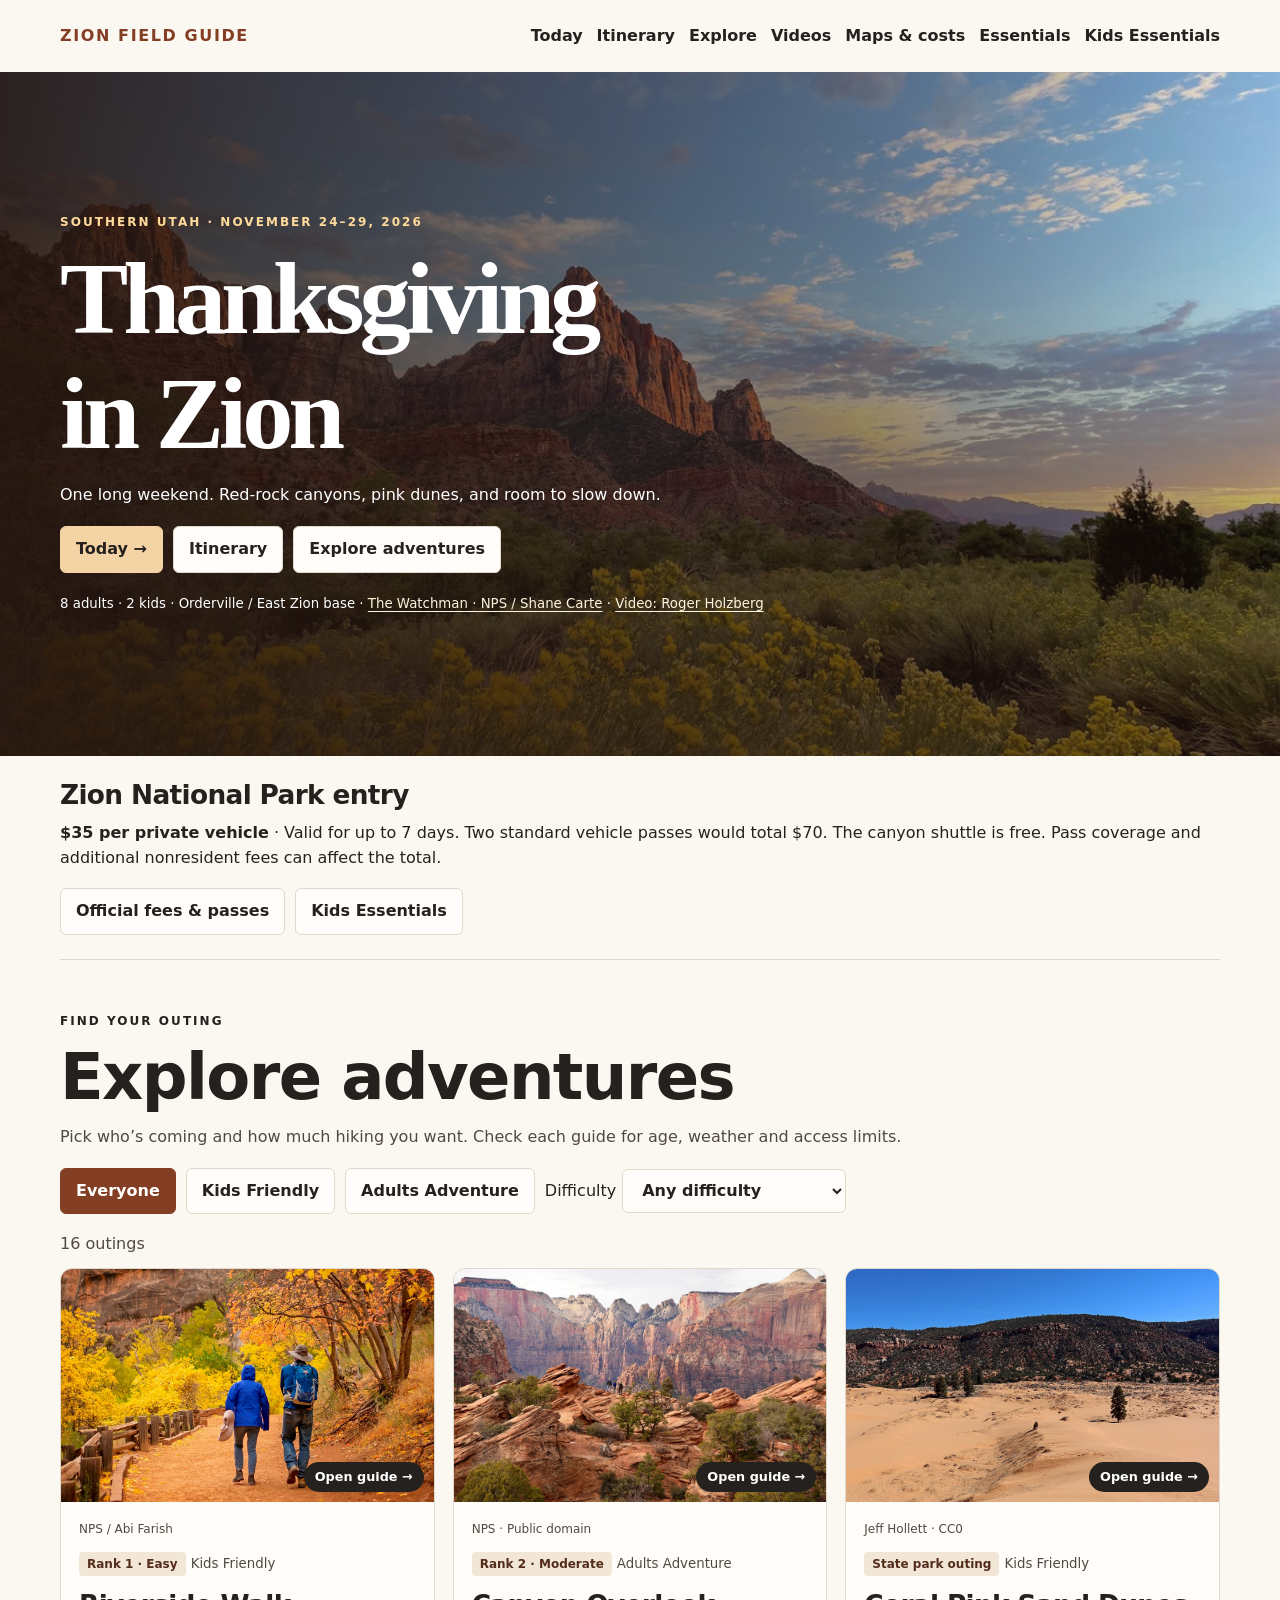
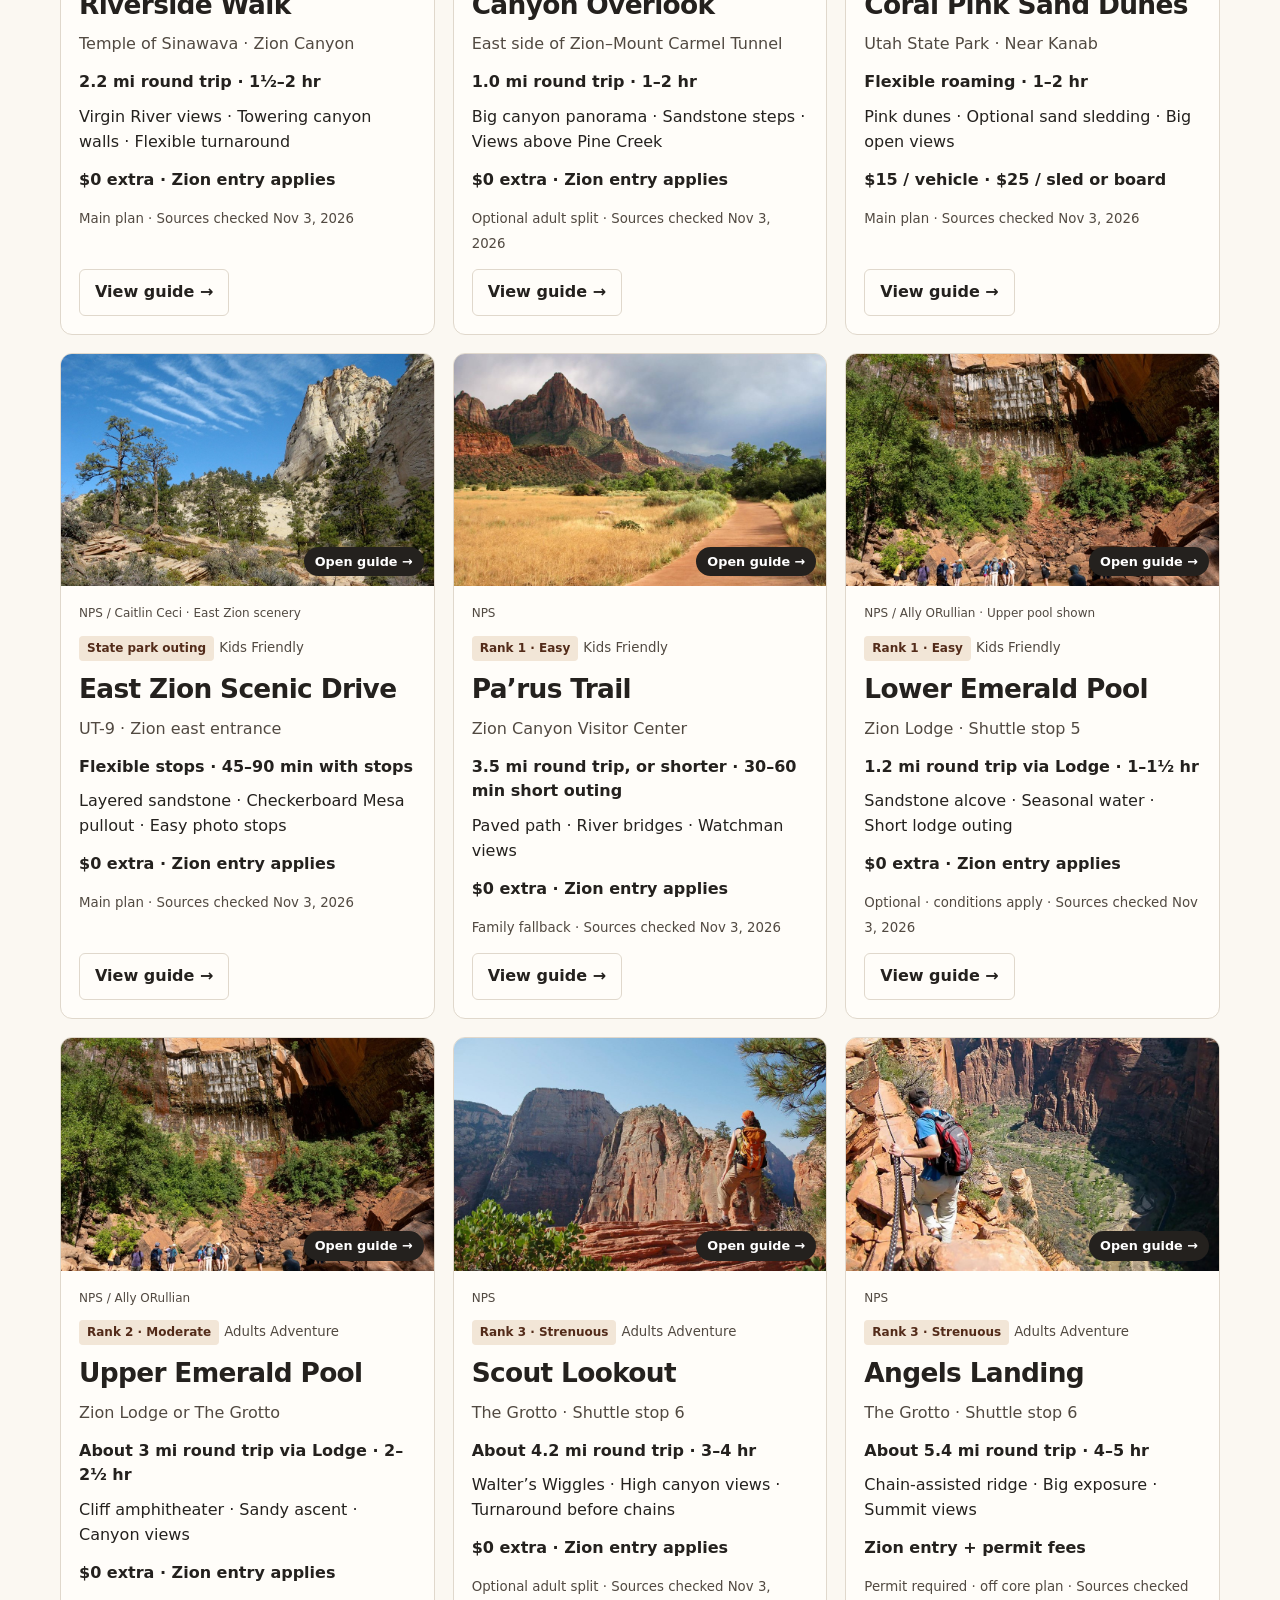
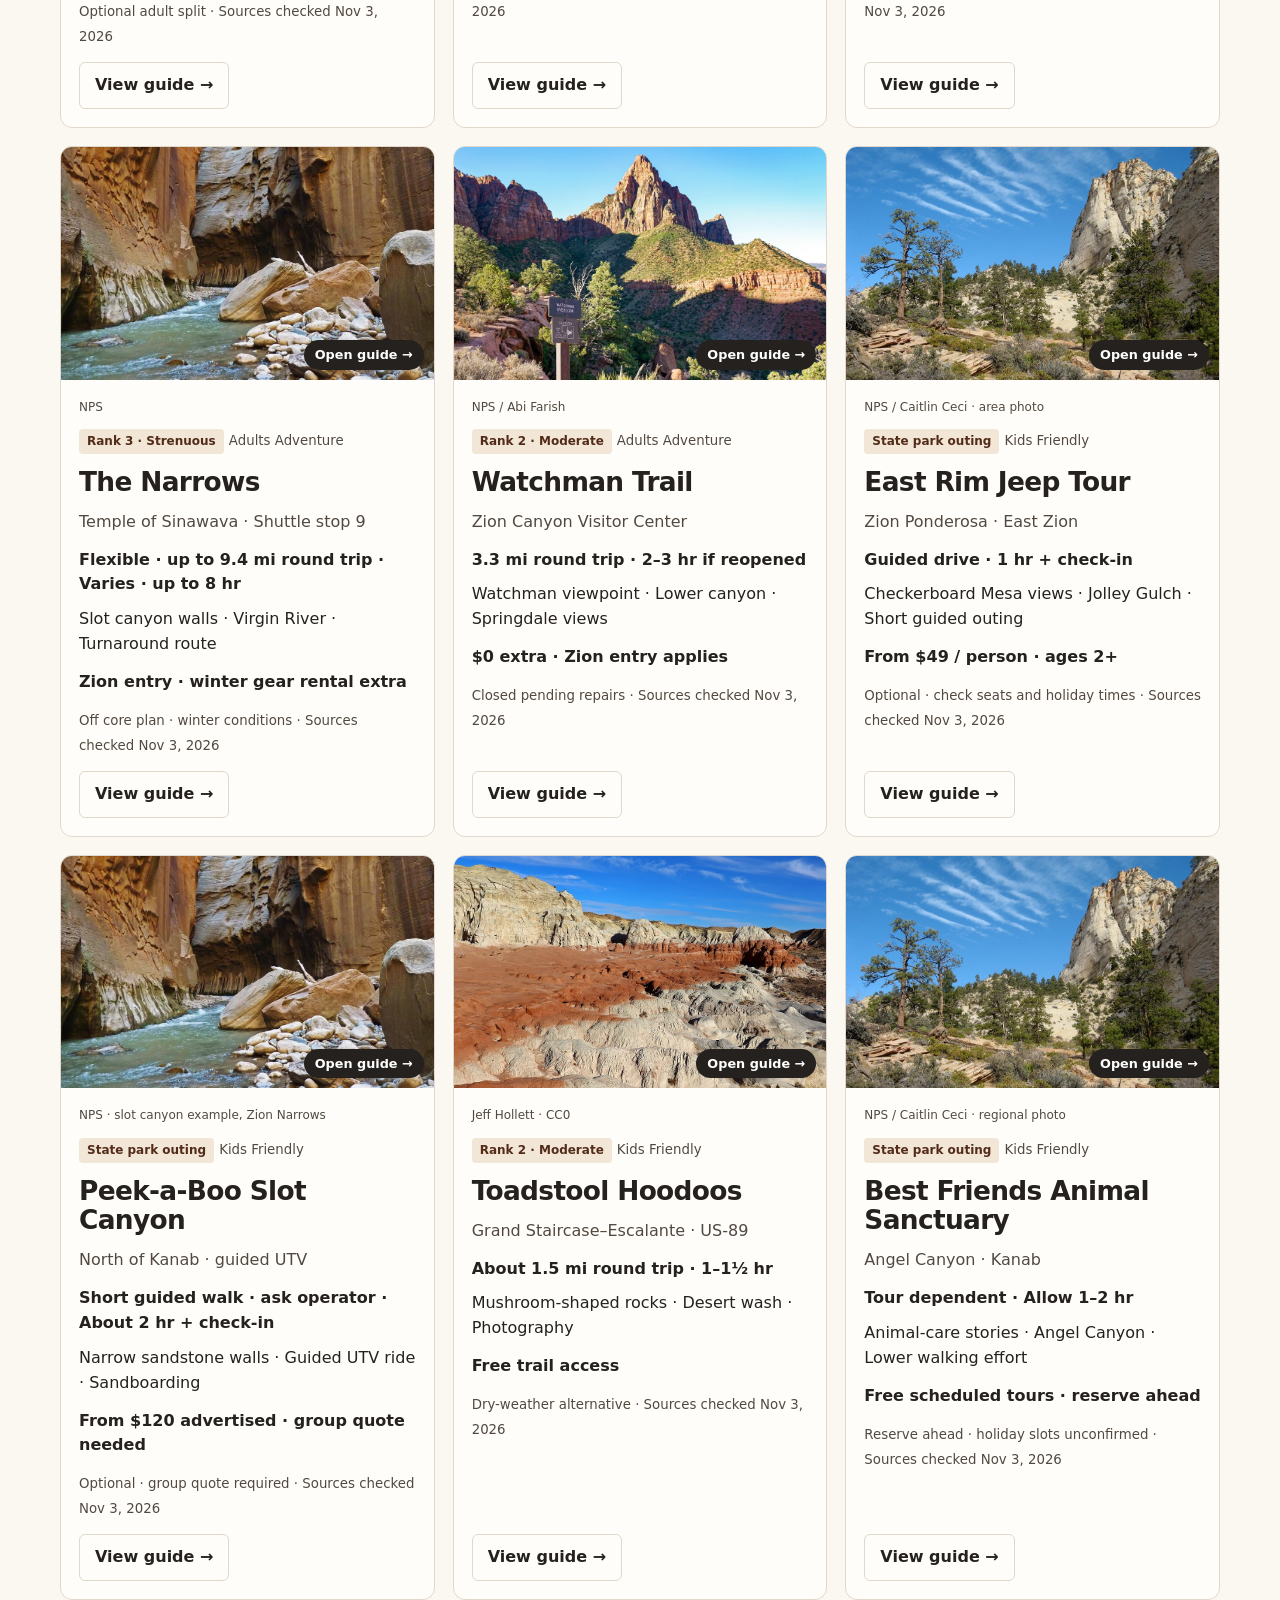
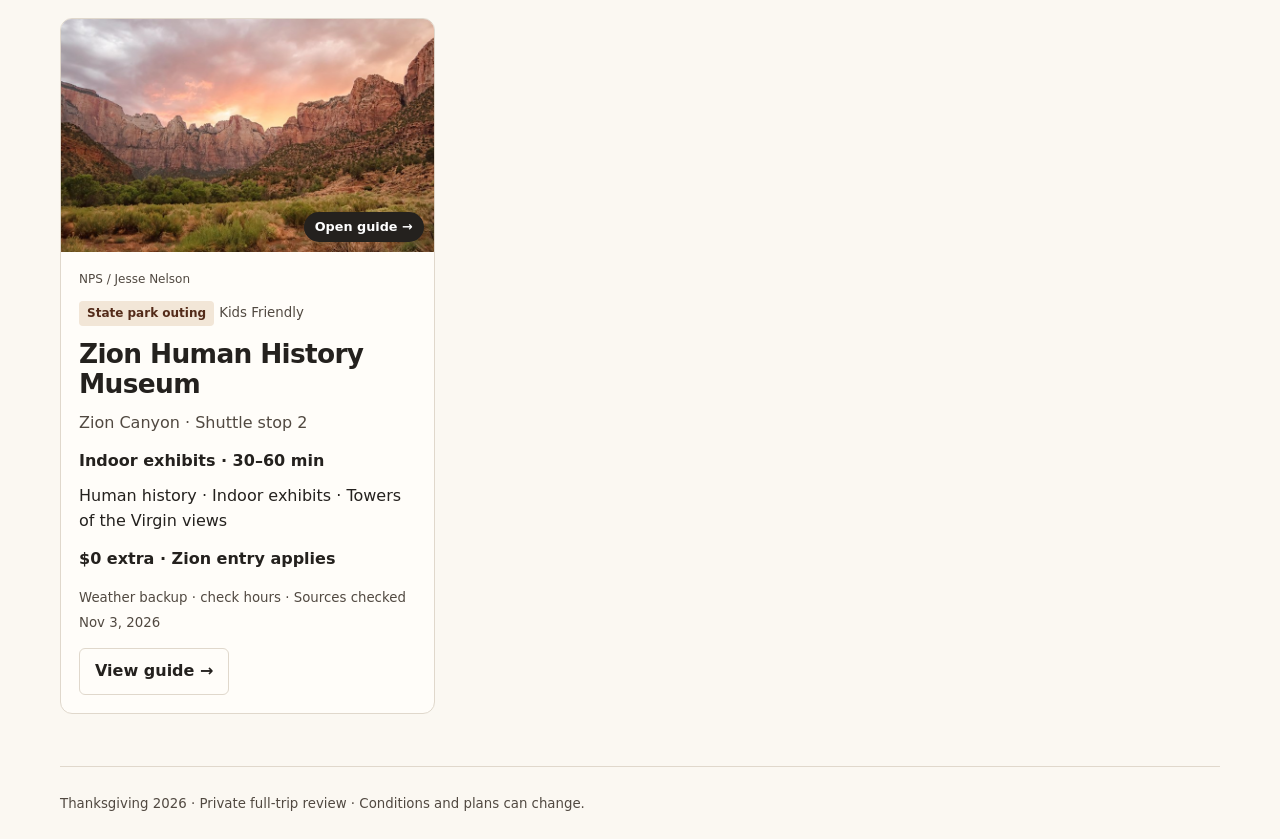
==== index.html @ ecd0af9a "Add approved Zion trip website" ====
<!doctype html>
<html lang="en"><meta charset="utf-8"><meta name="viewport" content="width=device-width,initial-scale=1"><meta name="robots" content="noindex,nofollow">
<title>Zion Thanksgiving 2026</title>
<style>
:root{color-scheme:light;--ink:#322018;--muted:#674c3e;--paper:#faf1e4;--canyon:#743723;--rust:#984124;--line:#e2c8ae}*{box-sizing:border-box}body{margin:0;background:var(--paper);color:var(--ink);font:16px/1.55 system-ui,sans-serif}a{color:inherit}a,button,select{touch-action:manipulation}button,select{font:inherit}a:focus-visible,button:focus-visible,select:focus-visible,h1:focus-visible{outline:3px solid #d1823e;outline-offset:4px}header,.wrap,footer{width:min(1160px,calc(100% - 40px));margin:auto}header{display:flex;align-items:center;justify-content:space-between;gap:8px;flex-wrap:wrap;min-height:72px}nav{display:flex;gap:14px;flex-wrap:wrap}nav a,header>a{padding:10px 0;text-decoration:none;font-weight:700}header>a{letter-spacing:.1em}.hero{position:relative;isolation:isolate;color:white;background:#4c281c;min-height:460px;display:grid;align-items:end;overflow:hidden}.hero>img,.hero:after{position:absolute;inset:0;width:100%;height:100%;object-fit:cover;z-index:-2}.hero:after{content:"";background:linear-gradient(90deg,#25150fea,#25150f6b 68%,#25150f16),linear-gradient(0deg,#25150f8a,transparent 65%);z-index:-1}.hero .wrap{padding:58px 0}.eyebrow{font-size:.75rem;font-weight:800;letter-spacing:.17em;text-transform:uppercase}h1,h2,h3,p{margin:0 0 .7rem}h1,h2,h3{font-family:Georgia,serif;line-height:1.06}h1{font-size:clamp(3rem,8vw,7rem);letter-spacing:-.055em}h2{font-size:clamp(2.25rem,5vw,4rem);letter-spacing:-.04em}h3{font-size:1.65rem}section.wrap{padding:52px 0}.actions,.filters{display:flex;flex-wrap:wrap;gap:10px;margin:18px 0}.button,button,select{min-height:44px;padding:10px 15px;border-radius:6px;border:1px solid var(--line);background:#fffaf2;color:var(--ink);font-weight:700;text-decoration:none;display:inline-flex;align-items:center;cursor:pointer}.primary,button[aria-pressed=true]{background:var(--canyon);color:white;border-color:var(--canyon)}.hero .primary{background:#f8cd80;color:#392214;border-color:#f8cd80}.tag{display:inline-block;background:#f1e1d2;color:#663321;border-radius:4px;padding:3px 8px;font-size:.75rem;font-weight:800}.muted,small{color:var(--muted)}.hero small{color:#fff}.grid{display:grid;grid-template-columns:repeat(3,minmax(0,1fr));gap:18px}.card,.panel{background:#fffaf2;border:1px solid var(--line);border-radius:12px;overflow:hidden}.card{display:flex;flex-direction:column}.card img,.guide img{display:block;width:100%;aspect-ratio:16/10;object-fit:cover;background:#d9bd9e}.card .inside,.panel{padding:18px}.inside{display:flex;flex-direction:column;flex:1}.inside .button{margin-top:auto;align-self:start}.meta{font-weight:700;margin-bottom:8px}.credit{font-size:.76rem}.notice{background:#eee4d5;border-left:4px solid var(--rust);padding:13px 17px;margin:16px 0}.guide{max-width:850px}.guide img{max-height:390px}.guide h1{font-size:clamp(2.7rem,7vw,5rem)}.guide h2{font-size:1.8rem;margin-top:22px}.day{display:grid;grid-template-columns:75px 1fr;gap:14px;border-top:1px solid var(--line);padding:15px 0}.day p{margin:0}.day strong{color:var(--rust)}footer{border-top:1px solid var(--line);padding:24px 0}label{display:inline-flex;align-items:center;gap:6px}.skip{position:absolute;left:-999px}.skip:focus{left:16px;top:8px;z-index:5;background:white;padding:10px}@media(max-width:850px){.grid{grid-template-columns:repeat(2,minmax(0,1fr))}}@media(max-width:590px){.grid{grid-template-columns:1fr}.hero{min-height:390px}.hero .wrap{padding:38px 0}section.wrap{padding:32px 0}header{padding:10px 0}nav{gap:12px;font-size:.93rem}}
header>a{color:var(--canyon)}.hero>img{object-position:64% 53%}.hero-credit{color:#fff5dc;text-underline-offset:3px}.card-photo{display:block;position:relative;overflow:hidden;background:#d5a77c;color:#322018}.card-photo img{transition:transform .22s ease}.card-photo:hover img,.card-photo:focus-visible img{transform:scale(1.035)}.card-photo:focus-visible{outline-offset:-5px;z-index:1}.photo-action{position:absolute;right:10px;bottom:10px;background:#392214;color:#fff5dc;border:1px solid #f0c888;border-radius:20px;padding:5px 11px;font-size:.8rem;font-weight:750}.photo-missing{display:grid;place-items:center;aspect-ratio:16/10;padding:16px 16px 38px;text-align:center}.hero .eyebrow{color:#ffdb9b}@media(max-width:590px){.hero>img{object-position:63% 50%}.hero:after{background:linear-gradient(0deg,#25150ff5,#25150f80 55%,#25150f2a)}}@media(prefers-reduced-motion:reduce){.card-photo img{transition:none}.card-photo:hover img,.card-photo:focus-visible img{transform:none}}
.day{padding:24px 0}.day li{margin-bottom:8px}.guide ol{padding-left:1.35em}@media print{header,footer,.skip,.actions,#print-trip{display:none!important}body{background:white;color:black}section.wrap{padding:0}.day{break-inside:avoid}}

/* Warm paper and charcoal keep the autumn color focused on navigation. */
:root{--ink:#24211e;--muted:#514941;--paper:#fbf8f2;--canyon:#843e24;--rust:#843e24;--line:#e0d8cc}
body{line-height:1.55}
h1,h2,h3{font-family:system-ui,sans-serif;line-height:1.12;letter-spacing:-.025em}
.hero h1{font-family:Georgia,serif;letter-spacing:-.05em}
.guide h1{font-size:clamp(2.25rem,6vw,4rem)}
.card,.panel,.button,button,select{background:#fffdf9}
.primary,button[aria-pressed=true]{background:var(--canyon);color:white}
.hero .primary{background:#f4d4a4;border-color:#f4d4a4;color:#24211e}
.tag{background:#f2e6d7;color:#532b19}
.card-photo,.card img,.guide img{background:#eee7de}
.photo-action{background:#24211e;border:0;color:white}
.photo-missing{font-size:.9rem;text-decoration:none}
.notice{background:#f5ece0}
.card .credit{font-size:.75rem;margin-bottom:10px}
.card .inside{gap:2px}
.card .inside .button{margin-top:auto}
.entry{padding-block:24px!important;border-bottom:1px solid var(--line)}.entry h2{font-size:1.65rem}.entry .actions{margin-bottom:0}.guide-video{margin:24px 0;padding:16px;background:#f5ece0;border-radius:8px}.guide-video iframe{display:block;width:100%;aspect-ratio:16/9;border:0;margin-bottom:12px;background:#24211e}.guide li{margin-bottom:.5rem}.hero{min-height:clamp(480px,76svh,760px)}.hero-motion{position:absolute;inset:0;width:100%;height:100%;object-fit:cover;object-position:58% center;z-index:-2;opacity:0;pointer-events:none;transition:opacity .35s ease}.hero-motion.is-playing{opacity:1}.hero-toggle{display:block;margin-top:14px;background:#281d18;color:white;border-color:#fff9}.hero-toggle[hidden]{display:none}@media(max-width:590px){.hero{min-height:clamp(430px,72svh,620px)}.hero-motion{object-position:62% center}}@media(prefers-reduced-motion:reduce){.hero-motion,.hero-toggle{display:none}}
.trail-video{display:block;width:100%;aspect-ratio:16/9;background:#24211e;border-radius:6px}</style>
<a class="skip" href="#main">Skip to content</a><header><a href="#home">ZION FIELD GUIDE</a><nav aria-label="Main"><a href="#today">Today</a><a href="#itinerary">Itinerary</a><a href="#explore">Explore</a><a href="#videos">Videos</a><a href="#logistics">Maps &amp; costs</a><a href="#essentials">Essentials</a><a href="#kids">Kids Essentials</a></nav></header>
<main id="main" tabindex="-1"></main><footer><small>Thanksgiving 2026 · Private full-trip review · Conditions and plans can change.</small></footer>
<script>
const {activities,days}={"activities":[["riverside-walk","Riverside Walk","Temple of Sinawava · Zion Canyon","family","1","2.2 mi round trip","1½–2 hr","$0 extra · Zion entry applies","Virgin River views|Towering canyon walls|Flexible turnaround","photo-1","Hikers beside autumn foliage on the Riverside Walk","NPS / Abi Farish","https://www.nps.gov/thingstodo/hike-riverside-walk.htm","Zion Canyon Visitor Center, Springdale UT","Start at the visitor center early and ride the free canyon shuttle to stop 9. Use the restrooms before heading out. Follow the paved path beside the Virgin River, then turn back at the pavement’s end or earlier if the kids are ready.","Mostly paved with uneven sections, sand and minor drop-offs. The NPS visitor guide lists about 69 ft of elevation change and 2.2 miles round trip, while the trail page rounds the one-way distance to 1 mile. Allow extra time for shuttle queues.","Bring layers, water, snacks and shoes with grip. A stroller may work on the flatter first stretch if conditions are good. Stay on the path and out of the river. If ice or a closure limits access, try a short Pa’rus outing if clear."],["canyon-overlook","Canyon Overlook","East side of Zion–Mount Carmel Tunnel","adult","2","1.0 mi round trip","1–2 hr","$0 extra · Zion entry applies","Big canyon panorama|Sandstone steps|Views above Pine Creek","photo-2","Three hikers on rock overlooking Zion Canyon","NPS · Public domain","https://www.nps.gov/thingstodo/hike-canyon-overlook.htm","Canyon Overlook Trailhead, Zion National Park","Aim for an early daylight stop if roads and rocks are dry. Use a legal parking space near the east tunnel portal and the pit toilets before starting. Climb the steps, cross the rocky ledges, then return the same way.","About 154 ft of measured gain on the NPS trail page. Narrow rock, stairs and exposed edges make this an adult subgroup pick. Parking is extremely limited. Check tunnel and vehicle restrictions before driving.","Wear grippy shoes and carry layers and water. Skip in ice or if legal parking is full. Swap to a shorter Pa’rus walk if conditions there are good. Keep the cliffside route out of the kids’ plan."],["coral-pink","Coral Pink Sand Dunes","Utah State Park · Near Kanab","family","0","Flexible roaming","1–2 hr","$15 / vehicle · $25 / sled or board","Pink dunes|Optional sand sledding|Big open views","photo-3","Pink sand dunes in southern Utah","Jeff Hollett · CC0","https://stateparks.utah.gov/parks/coral-pink/","Coral Pink Sand Dunes State Park, Kanab UT","Start at the visitor center for restrooms and rental availability. Explore a short section on foot first. If conditions and group energy are good, rent a sit-down sled and pick a gentle slope away from motorized traffic.","Soft sand makes climbs slower. Keep children close and use nonmotorized areas. Park lists daylight opening hours. Rentals are first come, first served, and must be returned 30 minutes before the visitor center closes.","Pack layers, eye protection for wind, and water. If it’s too windy or cold, skip the dunes and switch to a verified Kanab indoor option. Check holiday visitor center hours and rental suitability before driving."]],"days":[["Tue","24","Austin to Las Vegas","Evening flight as reported. Las Vegas overnight plan is open."],["Wed","25","Las Vegas to Orderville","Reported pickup around 3 PM Pacific. Allow time for groceries and the drive after dark. Utah is one hour ahead."],["Thu","26","A slow Thanksgiving","East Zion scenery, an easy family outing if conditions allow, and a relaxed dinner. Canyon Overlook is an optional adult split."],["Fri","27","The big canyon day","Proposed 6:30–7:00 AM Mountain departure. Visitor center → shuttle → Riverside Walk → Zion Lodge break. Pa’rus is the fallback if clear."],["Sat","28","Pink dunes day","Coral Pink Sand Dunes, with time for a single optional paid excursion if the group chooses one."],["Sun","29","Return to Las Vegas","Checkout and head to LAS for the reported ~5 PM Pacific flight. Protect time for rental return, holiday traffic and security."]]};
const [river,overlook,dunes]=activities;
activities.push(...[["east-zion","East Zion Scenic Drive","UT-9 · Zion east entrance","family","0","Flexible stops","45–90 min with stops","$0 extra · Zion entry applies","Layered sandstone|Checkerboard Mesa pullout|Easy photo stops","photo-4","Layered sandstone along Zion’s east side","NPS / Caitlin Ceci · East Zion scenery","https://www.nps.gov/zion/index.htm","Checkerboard Mesa Viewpoint, Utah","Drive UT-9 in daylight and stop at signed pullouts only. Start with Checkerboard Mesa and keep this outing short before dinner.","Stay away from traffic. No restrooms at Checkerboard Mesa. Use facilities before leaving and check NPS tunnel vehicle restrictions plus UDOT.","Bring jackets and snacks. If roads are unsafe, stay near base and keep the holiday meal as the anchor.","Main plan"],["pa-rus","Pa’rus Trail","Zion Canyon Visitor Center","family","1","3.5 mi round trip, or shorter","30–60 min short outing","$0 extra · Zion entry applies","Paved path|River bridges|Watchman views","photo-5","Paved Pa’rus Trail leading toward a sandstone peak","NPS","https://www.nps.gov/thingstodo/hike-pa-rus-trail.htm","Zion Canyon Visitor Center, Springdale UT","Start at the visitor center and walk 15–30 minutes out, then return. Extend only if the group wants more.","Paved shared trail with about 50 ft elevation change per the NPS information guide. Yield to bikes and supervise children near the river. Restrooms at the visitor center.","Bring stroller if useful, layers, and shoes with grip. If icy, substitute a visitor center stop.","Family fallback"],["lower-emerald","Lower Emerald Pool","Zion Lodge · Shuttle stop 5","family","1","1.2 mi round trip via Lodge","1–1½ hr","$0 extra · Zion entry applies","Sandstone alcove|Seasonal water|Short lodge outing","photo-6","Upper Emerald Pools, shown for regional context","NPS / Ally ORullian · Upper pool shown","https://www.nps.gov/zion/planyourvisit/zion-canyon-trail-descriptions.htm","Zion Canyon Visitor Center, Springdale UT","From the Lodge, use the crosswalk and bridge if the route is open. Follow signs to the lower pool and return the same way.","Rough paving, minor drop-offs and potentially slick rock. NPS spring guide lists about 150 ft of elevation change. Restrooms and water at the Lodge. Supervise children closely.","Skip if icy, wet underfoot, or access changes. Use Pa’rus instead. Stay out of the pools.","Optional · conditions apply"],["upper-emerald","Upper Emerald Pool","Zion Lodge or The Grotto","adult","2","About 3 mi round trip via Lodge","2–2½ hr","$0 extra · Zion entry applies","Cliff amphitheater|Sandy ascent|Canyon views","photo-6","Visitors near Upper Emerald Pool and its sandstone cliff","NPS / Ally ORullian","https://www.nps.gov/thingstodo/hike-upper-emerald-pools.htm","Zion Canyon Visitor Center, Springdale UT","Start from the Lodge if access permits and follow the signed connections. The Grotto approach via Kayenta changes the distance.","Rock, sand, stairs and exposure. NPS mileage varies with the approach and whether the connector is included. Restrooms at the Lodge.","Use grippy shoes and skip exposed or icy sections. Choose Lower Emerald Pool or Pa’rus as conditions allow.","Optional adult split"],["scout-lookout","Scout Lookout","The Grotto · Shuttle stop 6","adult","3","About 4.2 mi round trip","3–4 hr","$0 extra · Zion entry applies","Walter’s Wiggles|High canyon views|Turnaround before chains","photo-7","Hiker on Scout Lookout facing Angels Landing","NPS","https://www.nps.gov/thingstodo/hike-to-scout-lookout.htm","Zion Canyon Visitor Center, Springdale UT","Ride to The Grotto and hike West Rim Trail to Scout Lookout. Turn around at the junction before the chains.","Roughly 1,000 ft elevation change, steep switchbacks and long drop-offs. Use restrooms at The Grotto before setting out. No Angels Landing permit needed to stop at Scout Lookout.","Bring layers, water and traction appropriate to conditions. Skip if icy or if a late start would threaten the shuttle return.","Optional adult split"],["angels-landing","Angels Landing","The Grotto · Shuttle stop 6","adult","3","About 5.4 mi round trip","4–5 hr","Zion entry + permit fees","Chain-assisted ridge|Big exposure|Summit views","photo-8","Hiker holding the chains on Angels Landing","NPS","https://www.nps.gov/zion/planyourvisit/angels-landing-hiking-permits.htm","Zion Canyon Visitor Center, Springdale UT","Start at The Grotto, climb to Scout Lookout, and continue onto the chain section only with a valid permit and suitable conditions.","Steep exposed cliffs and narrow rock. NPS lists a $6 application fee plus $3 per person if awarded. Use restrooms at The Grotto before departure.","Skip for any ice, strong wind, discomfort with exposure, or missing permit. Scout Lookout is an option only if its own conditions are suitable.","Permit required · off core plan"],["narrows","The Narrows","Temple of Sinawava · Shuttle stop 9","adult","3","Flexible · up to 9.4 mi round trip","Varies · up to 8 hr","Zion entry · winter gear rental extra","Slot canyon walls|Virgin River|Turnaround route","photo-9","Virgin River framed by red sandstone in the Narrows","NPS","https://www.nps.gov/zion/planyourvisit/thenarrows.htm","Zion Canyon Visitor Center, Springdale UT","Ride to stop 9 and follow Riverside Walk to the end. The route beyond enters the river. Treat the paved approach as the default outing.","Cold moving water, slippery rocks, flash-flood potential and cyanobacteria alerts. No permit for the usual bottom-up day route within the permitted day-hike limit. Restrooms at stop 9.","Choose the river route only with suitable winter equipment, current official clearance and experienced adults. Otherwise turn around at the pavement.","Off core plan · winter conditions"],["watchman","Watchman Trail","Zion Canyon Visitor Center","adult","2","3.3 mi round trip","2–3 hr if reopened","$0 extra · Zion entry applies","Watchman viewpoint|Lower canyon|Springdale views","photo-10","View toward the Watchman from the trail overlook","NPS / Abi Farish","https://www.nps.gov/thingstodo/hike-watchman-trail.htm","Zion Canyon Visitor Center, Springdale UT","NPS lists this trail closed pending repairs. Use Pa’rus for Watchman views instead.","The normal route is unpaved and has minor drop-offs. Current closure applies to the trail. The public visitor center is a separate destination.","Recheck the NPS alert for any reopening before planning the hike.","Closed pending repairs"],["east-rim-jeep","East Rim Jeep Tour","Zion Ponderosa · East Zion","family","0","Guided drive","1 hr + check-in","From $49 / person · ages 2+","Checkerboard Mesa views|Jolley Gulch|Short guided outing","photo-4","East Zion sandstone landscape, shown for regional context","NPS / Caitlin Ceci · area photo","https://eastzionadventures.com/jeep-tours/","Zion Ponderosa Ranch Resort, Utah","Confirm the East Rim product, meeting point, check-in time and group capacity with the operator before booking.","Published minimum age is 2. Confirm actual ages, approved restraints, split across vehicles and checkout total. This is a bumpy guided ride.","Bring layers and confirm the weather cancellation policy. Swap to the East Zion scenic drive if the tour cannot fit the group.","Optional · check seats and holiday times"],["peekaboo","Peek-a-Boo Slot Canyon","North of Kanab · guided UTV","family","0","Short guided walk · ask operator","About 2 hr + check-in","From $120 advertised · group quote needed","Narrow sandstone walls|Guided UTV ride|Sandboarding","photo-9","The Zion Narrows, shown as a slot canyon example","NPS · slot canyon example, Zion Narrows","https://razorsedgetours.com/peekaboo-slot-canyon-utv-tours","Peek-a-Boo Trailhead, Kanab UT","Use the operator’s meeting instructions. The guide drives across sand to the slot canyon. Plan this as the day’s main paid outing.","Razor’s Edge publishes ages 2+ and up to eight seats per UTV. Ten guests require at least two vehicles if all are eligible. Confirm child seats, restrooms, mileage and total price.","Confirm weather policy and flash-flood screening. Keep dunes or a dry-weather Toadstools walk as an alternative.","Optional · group quote required"],["toadstools","Toadstool Hoodoos","Grand Staircase–Escalante · US-89","family","2","About 1.5 mi round trip","1–1½ hr","Free trail access","Mushroom-shaped rocks|Desert wash|Photography","photo-11","Balanced Toadstool Hoodoos in southern Utah","Jeff Hollett · CC0","https://www.visitutah.com/places-to-go/parks-outdoors/grand-staircase-escalante/hiking/the-toadstools","Toadstool Hoodoos Trailhead, Utah","Start at the signed US-89 trailhead. Follow the wash to the main formations and return the same way.","Easy to moderate per Visit Utah. The site uses Rank 2 for the uneven wash and loose ground with small kids. Use restrooms before the trailhead. Keep off fragile rock.","Choose a dry day and carry water. Skip in wet weather or if a longer drive would cut into rest time.","Dry-weather alternative"],["best-friends","Best Friends Animal Sanctuary","Angel Canyon · Kanab","family","0","Tour dependent","Allow 1–2 hr","Free scheduled tours · reserve ahead","Animal-care stories|Angel Canyon|Lower walking effort","photo-4","Southern Utah sandstone landscape used as a regional illustration","NPS / Caitlin Ceci · regional photo","https://bestfriends.org/sanctuary/visit/tours-activities","Best Friends Animal Sanctuary Welcome Center, Kanab UT","Reserve an appropriate family tour and start at the Welcome Center. Ask which tour works for both children and ten guests.","The sanctuary lists daily general hours except Christmas, but specific tour times and holiday seats need confirmation. Walk-ins are excluded from animal care areas.","Pack layers and check the booked tour’s accessibility and age guidance. Use the Welcome Center as a possible shorter stop if open.","Reserve ahead · holiday slots unconfirmed"],["zion-museum","Zion Human History Museum","Zion Canyon · Shuttle stop 2","family","0","Indoor exhibits","30–60 min","$0 extra · Zion entry applies","Human history|Indoor exhibits|Towers of the Virgin views","photo-12","The Towers of the Virgin visible from the museum","NPS / Jesse Nelson","https://www.nps.gov/places/zion-human-history-museum.htm","Zion Human History Museum, Springdale UT","Check current opening hours before setting out. Stop for exhibits and take in the Towers of the Virgin from the patio if weather is good.","Seasonal indoor option with accessible facilities. Exact holiday opening needs a date-specific check. It works best as a canyon-day backup.","If closed, use the visitor center during its posted hours or take a relaxed meal break.","Weather backup · check hours"]]);
const plans=[{"time":"Evening · Central → Pacific","title":"Fly Austin to Las Vegas","steps":["Allow time for airport arrival in Austin, then collect baggage in Las Vegas.","Keep the evening simple: food, transfer to overnight lodging, and rest."],"fallback":"Las Vegas overnight arrangements and arrival time are still open.","ids":[]},{"time":"Around 3 PM Pacific · reported","title":"Rental pickup and the drive to Orderville","steps":["Pick up rental vehicles, fit child seats, and confirm vehicle dimensions before choosing a Zion tunnel route.","Buy groceries and Thanksgiving essentials before the long drive. Build in a meal and restroom stop.","Switch to Mountain Time when planning arrival. Expect some driving after dark and check UDOT before leaving."],"fallback":"If roads or tunnel access are problematic, use the official road guidance to choose the route before departure.","ids":[]},{"time":"Late morning to early afternoon · Mountain","title":"Thanksgiving in East Zion","steps":["Keep the morning slow. Drive UT-9 in daylight and stop at safe signed pullouts near Checkerboard Mesa.","An adult subgroup can try Canyon Overlook if dry and parking is available. The family group can do scenic stops or a short Pa’rus outing if everyone wants the extra drive.","Return with enough time for dinner preparation and children’s rest. Dinner at the rental is proposed."],"fallback":"If roads are slick or the group wants less driving, keep the holiday meal as the day’s anchor.","ids":["east-zion","canyon-overlook","pa-rus"]},{"time":"6:30–7 AM proposed departure · Mountain","title":"Zion Canyon shuttle and Riverside Walk","steps":["Meet at Zion Canyon Visitor Center. Use restrooms, check current alerts, and board the canyon shuttle to stop 9.","Walk Riverside at the children’s pace. Ride back to Zion Lodge for lunch and restrooms. Add Lower Emerald Pool only if the route and footing are good.","Optional adult split: choose Upper Emerald Pool or Scout Lookout. Agree on a reunion point and time before splitting. Head back well before the last shuttle."],"fallback":"Shorten Riverside or switch to Pa’rus. The Human History Museum is an indoor backup if open.","ids":["riverside-walk","lower-emerald","upper-emerald","scout-lookout","pa-rus","zion-museum"]},{"time":"Mid-morning start · Mountain","title":"Dunes or one guided adventure","steps":["Start with Coral Pink Sand Dunes if the weather is good. Check in at the visitor center for restrooms and sled availability.","If the group wants a paid excursion, pick East Rim Jeep or Peek-a-Boo and confirm child seats and capacity in advance. Let the booked time drive the day.","Allow a lunch and rest break. Best Friends is a reservation-based alternative. Toadstools works on a dry day if the group wants a longer drive."],"fallback":"High winds favor a shorter or sheltered stop. Check Best Friends tour space before relying on it.","ids":["coral-pink","east-rim-jeep","peekaboo","best-friends","toadstools"]},{"time":"Morning departure · Mountain → Pacific","title":"Checkout and return to Las Vegas","steps":["Pack the night before, check out, and leave in the morning. Utah is one hour ahead of Nevada.","Keep the day for the drive, a fuel and restroom stop, rental return and airport security. Check road and holiday traffic before departure.","Plan around the reported ~5 PM Pacific flight. Final departure time depends on the confirmed flight and rental return requirements."],"fallback":"Skip optional stops if the drive or rental return runs long.","ids":[]}];
const status=a=>a[17]||({"riverside-walk":"Main plan","canyon-overlook":"Optional adult split","coral-pink":"Main plan"})[a[0]];
const heroPhoto="photo-0";
const conditions="https://www.nps.gov/zion/planyourvisit/conditions.htm";
const shuttle="https://www.nps.gov/zion/planyourvisit/zion-canyon-shuttle-system.htm";
const fees="https://www.nps.gov/zion/planyourvisit/fees.htm";
const duneFees="https://stateparks.utah.gov/parks/coral-pink/park-fees/";
const rentals="https://stateparks.utah.gov/parks/coral-pink/coral-pink-rentals-food/";
const npsGuide="https://www.nps.gov/zion/planyourvisit/upload/25Summer-InfoGuide.pdf";
const paRus="https://www.nps.gov/zion/planyourvisit/zion-canyon-trail-descriptions.htm";
const photoFiles={"photo-0":"[data-uri]","photo-1":"[data-uri]","photo-2":"[data-uri]","photo-3":"[data-uri]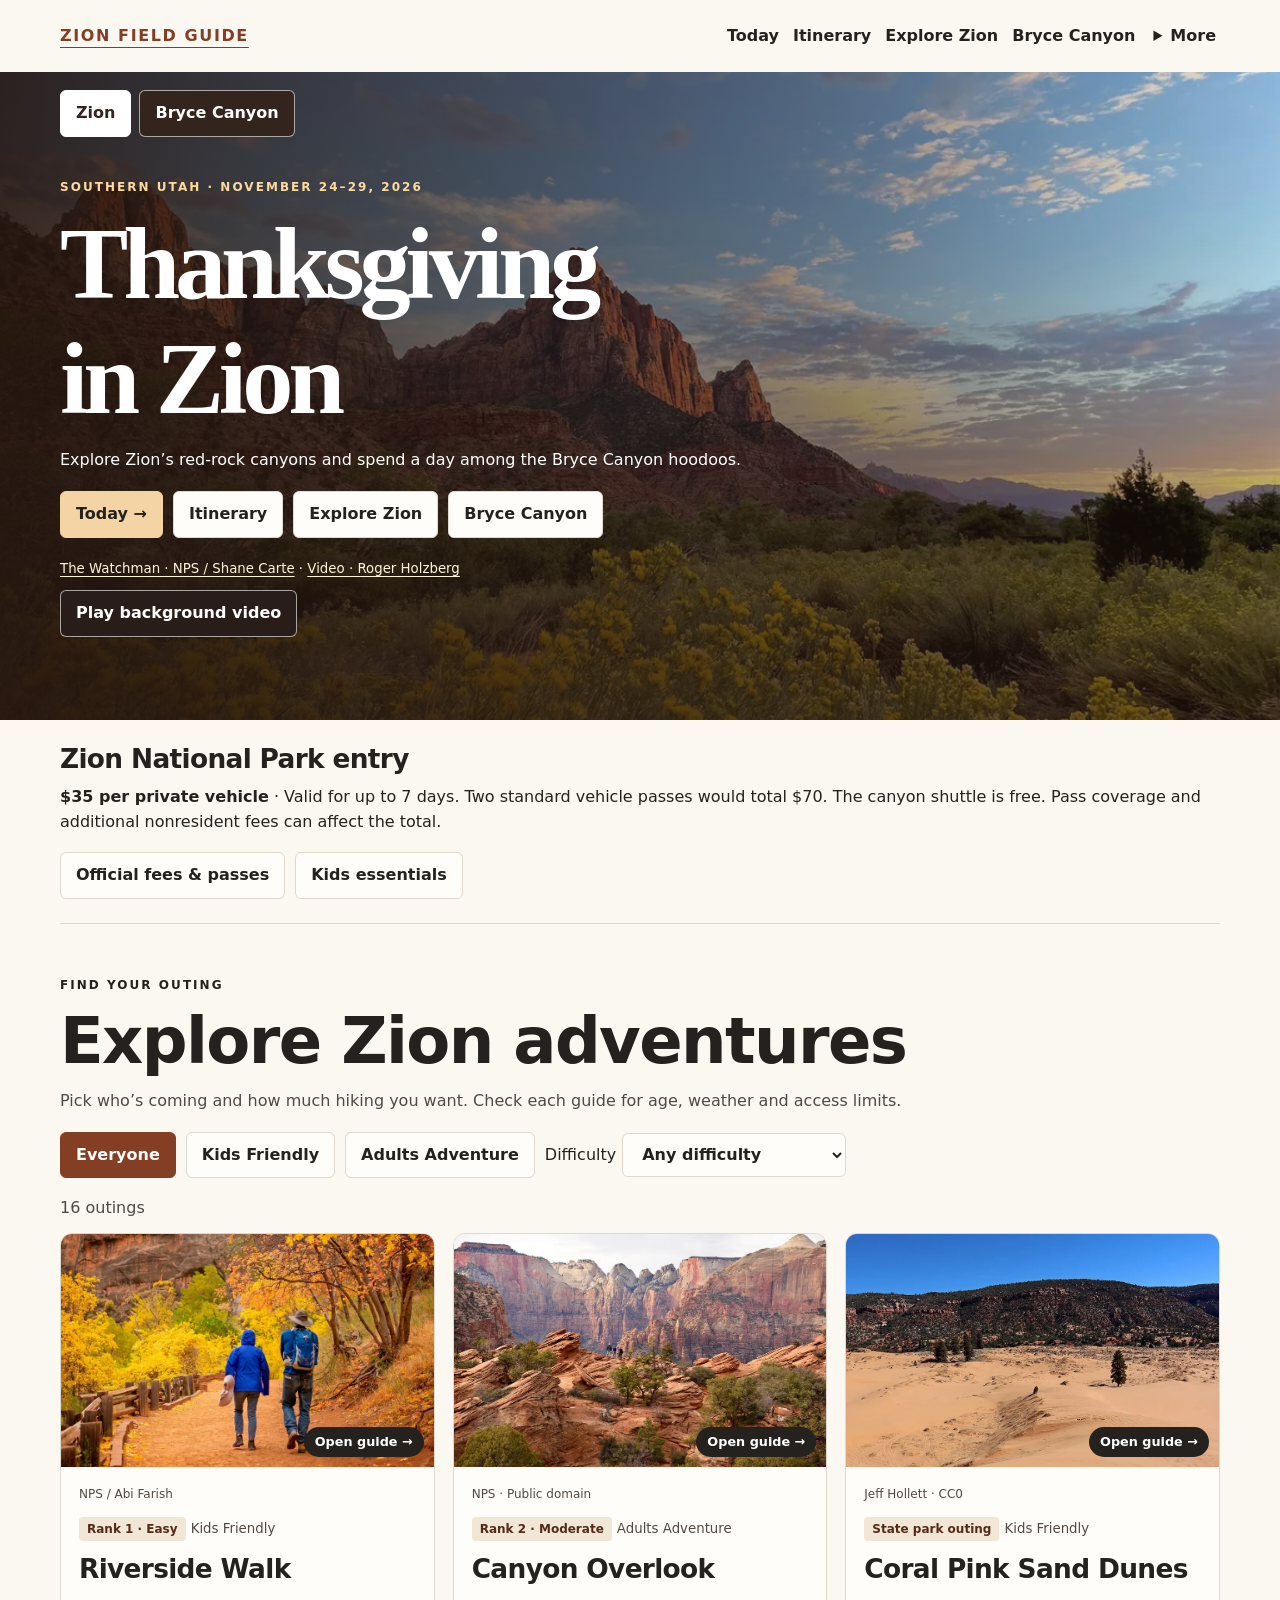
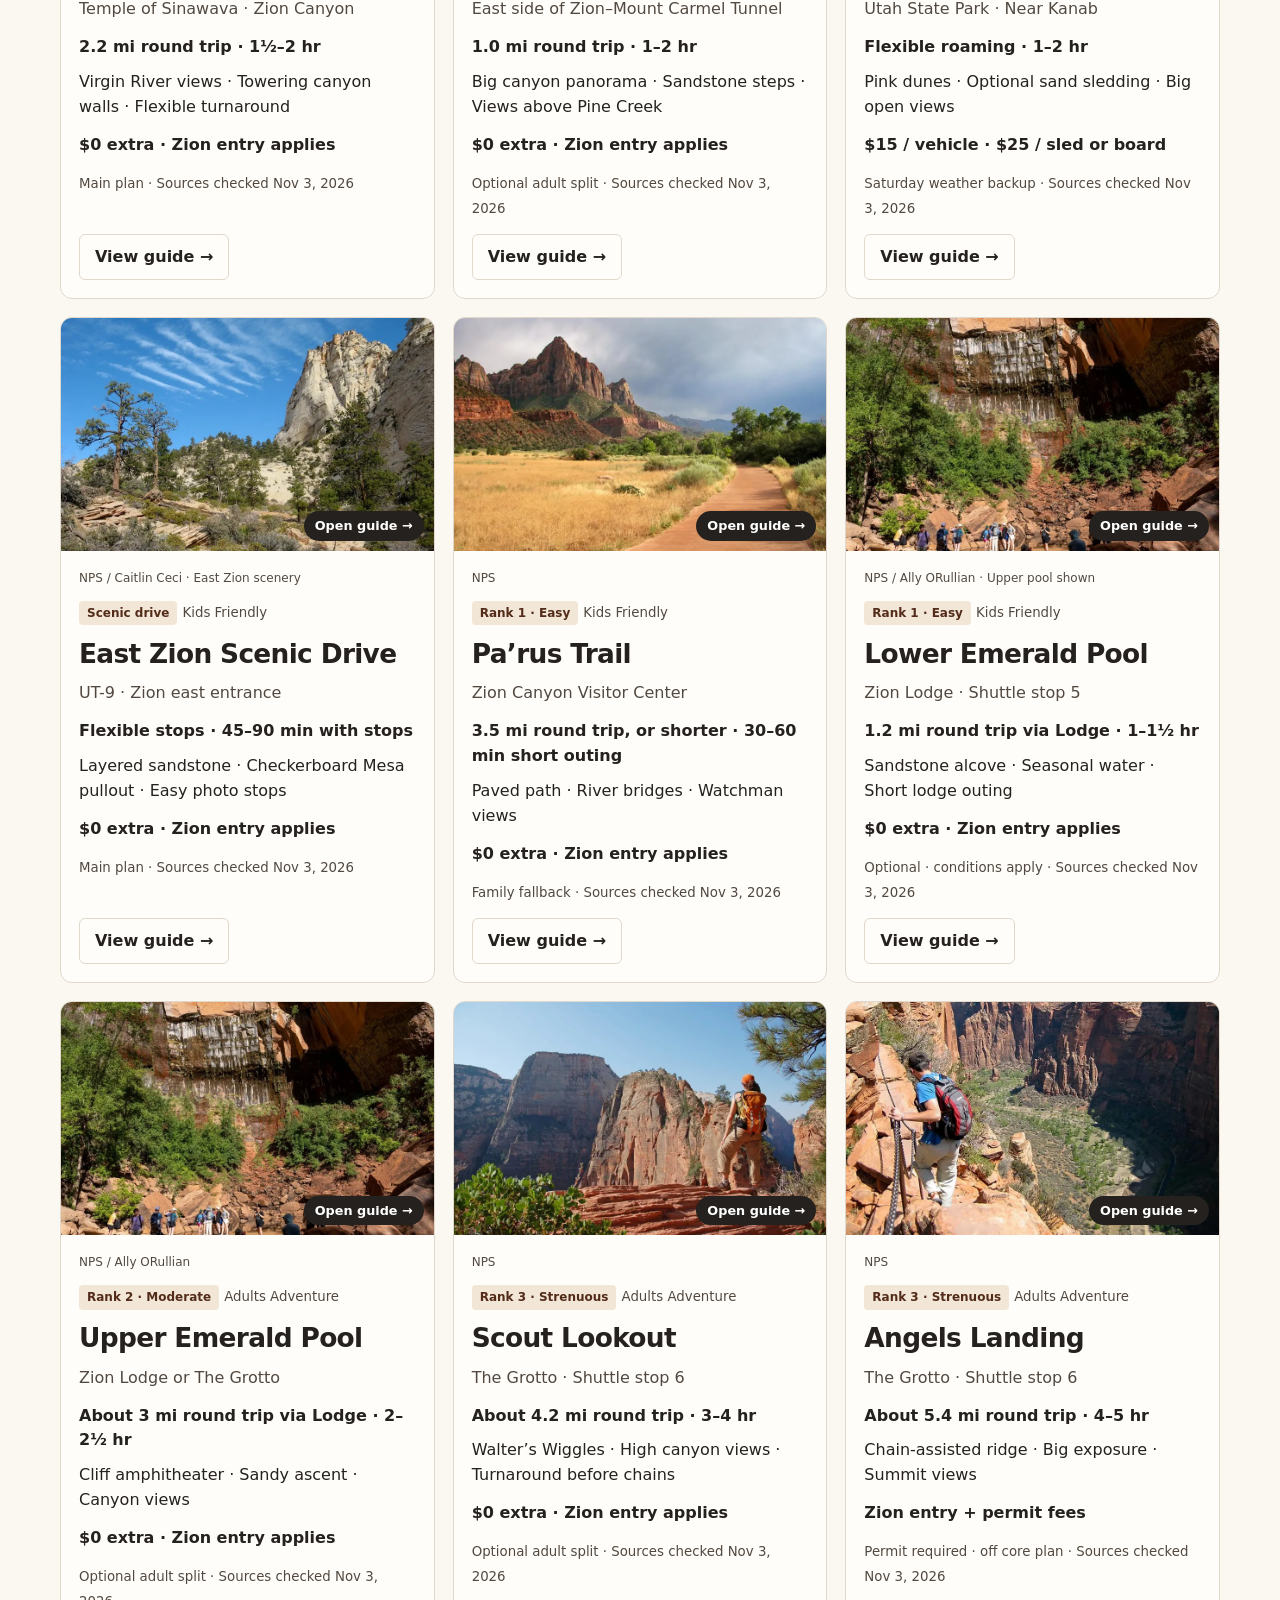
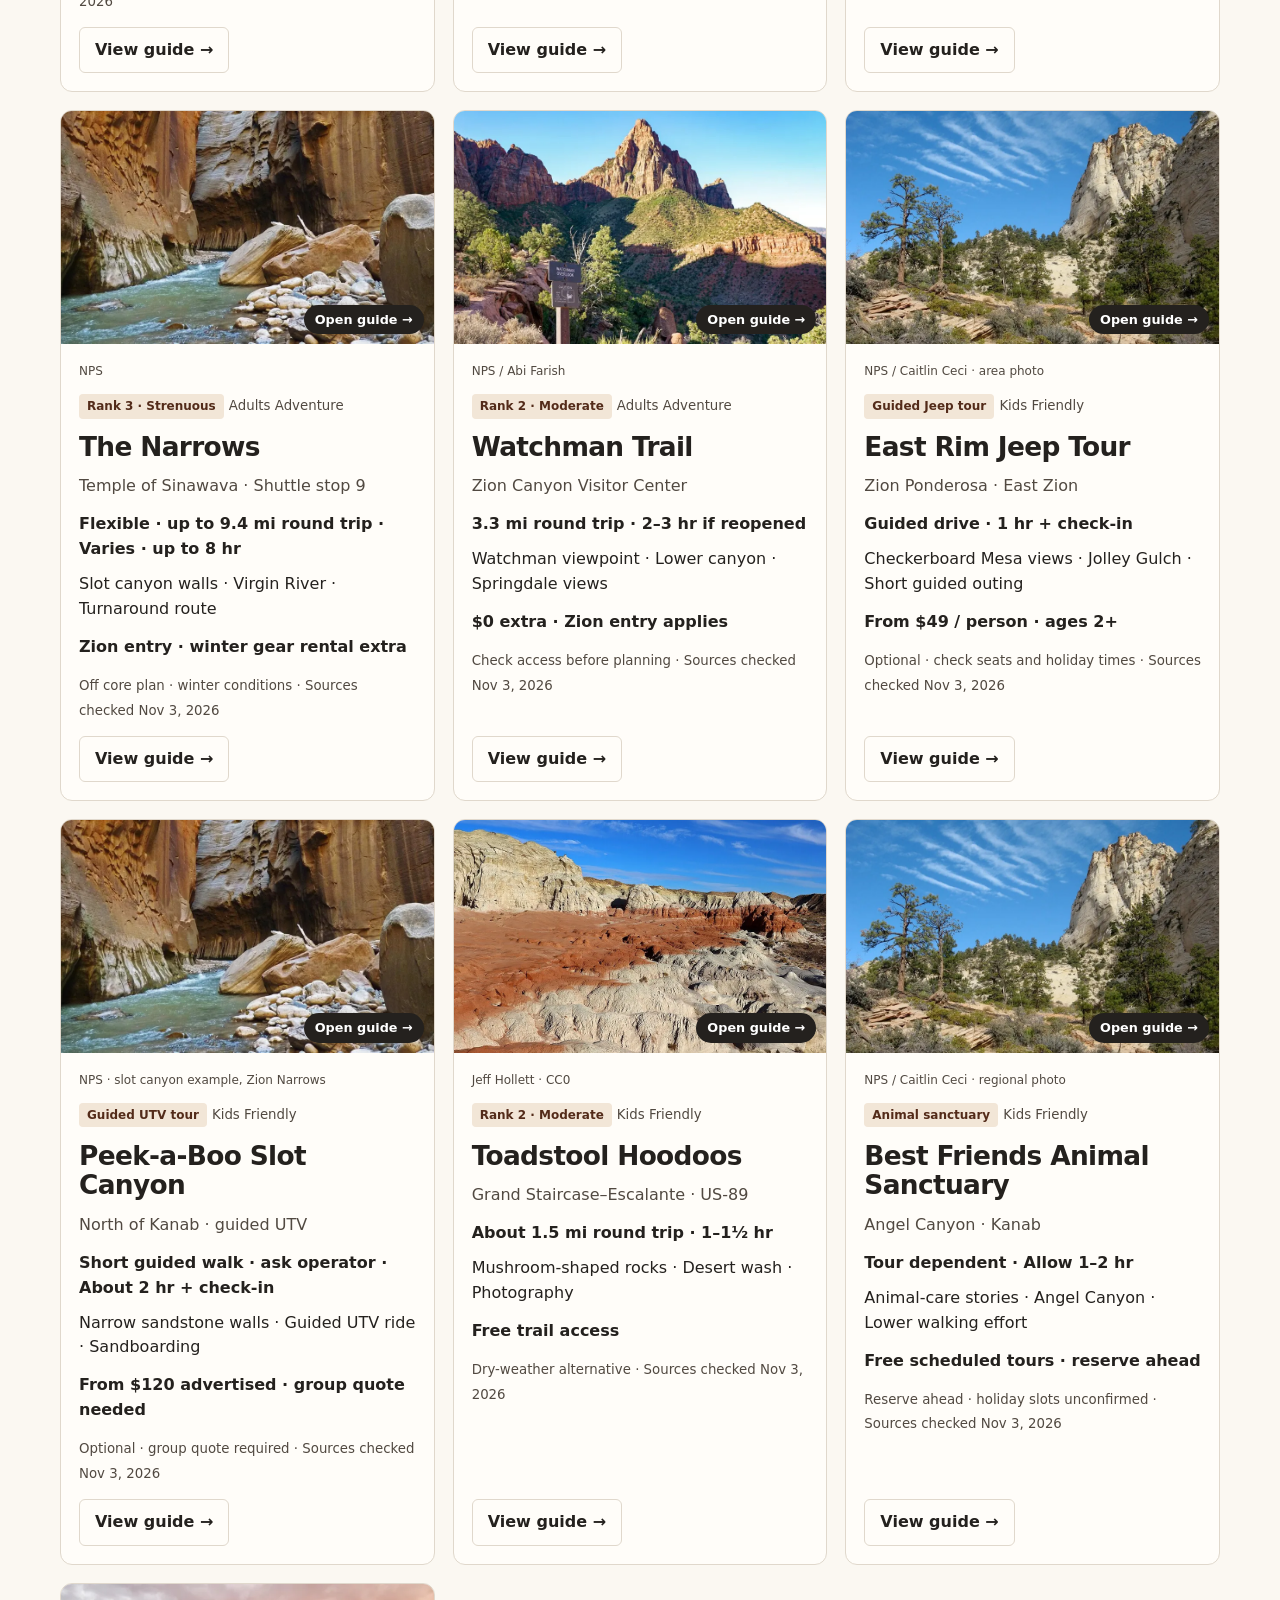
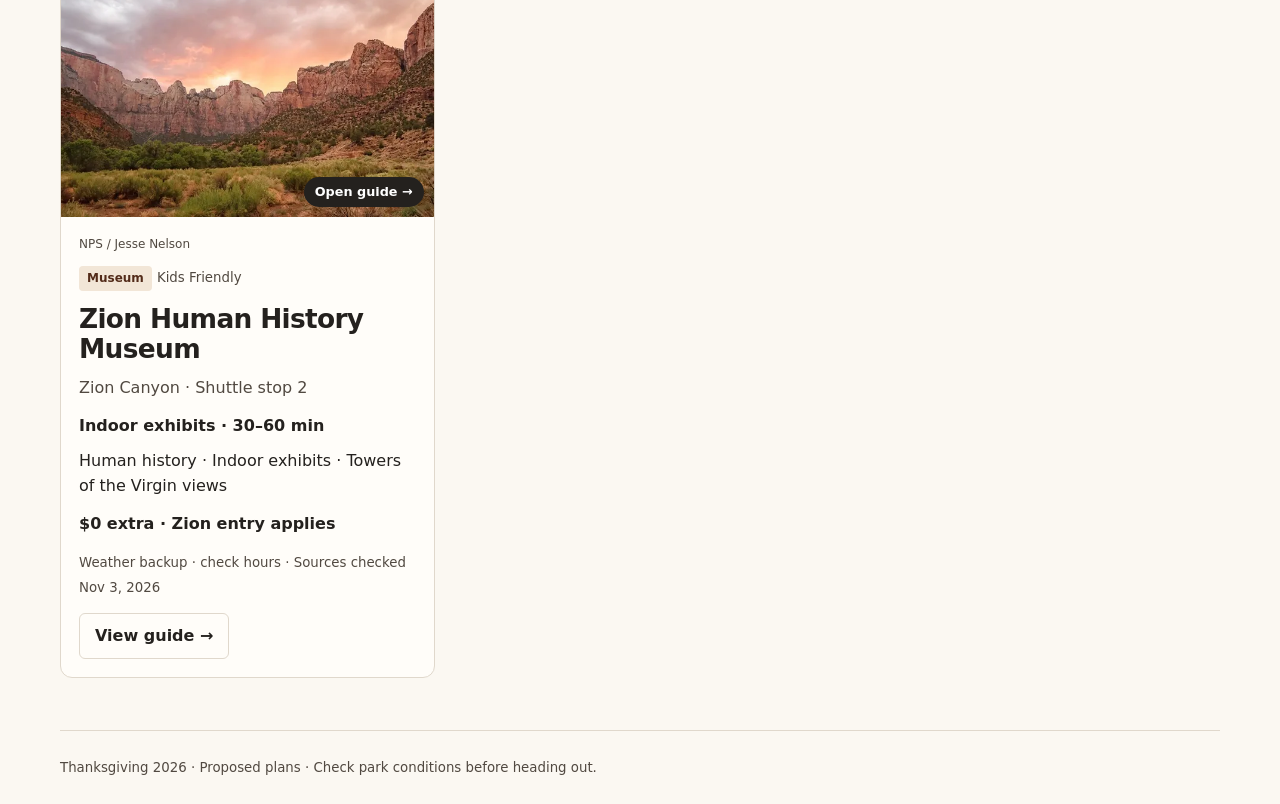
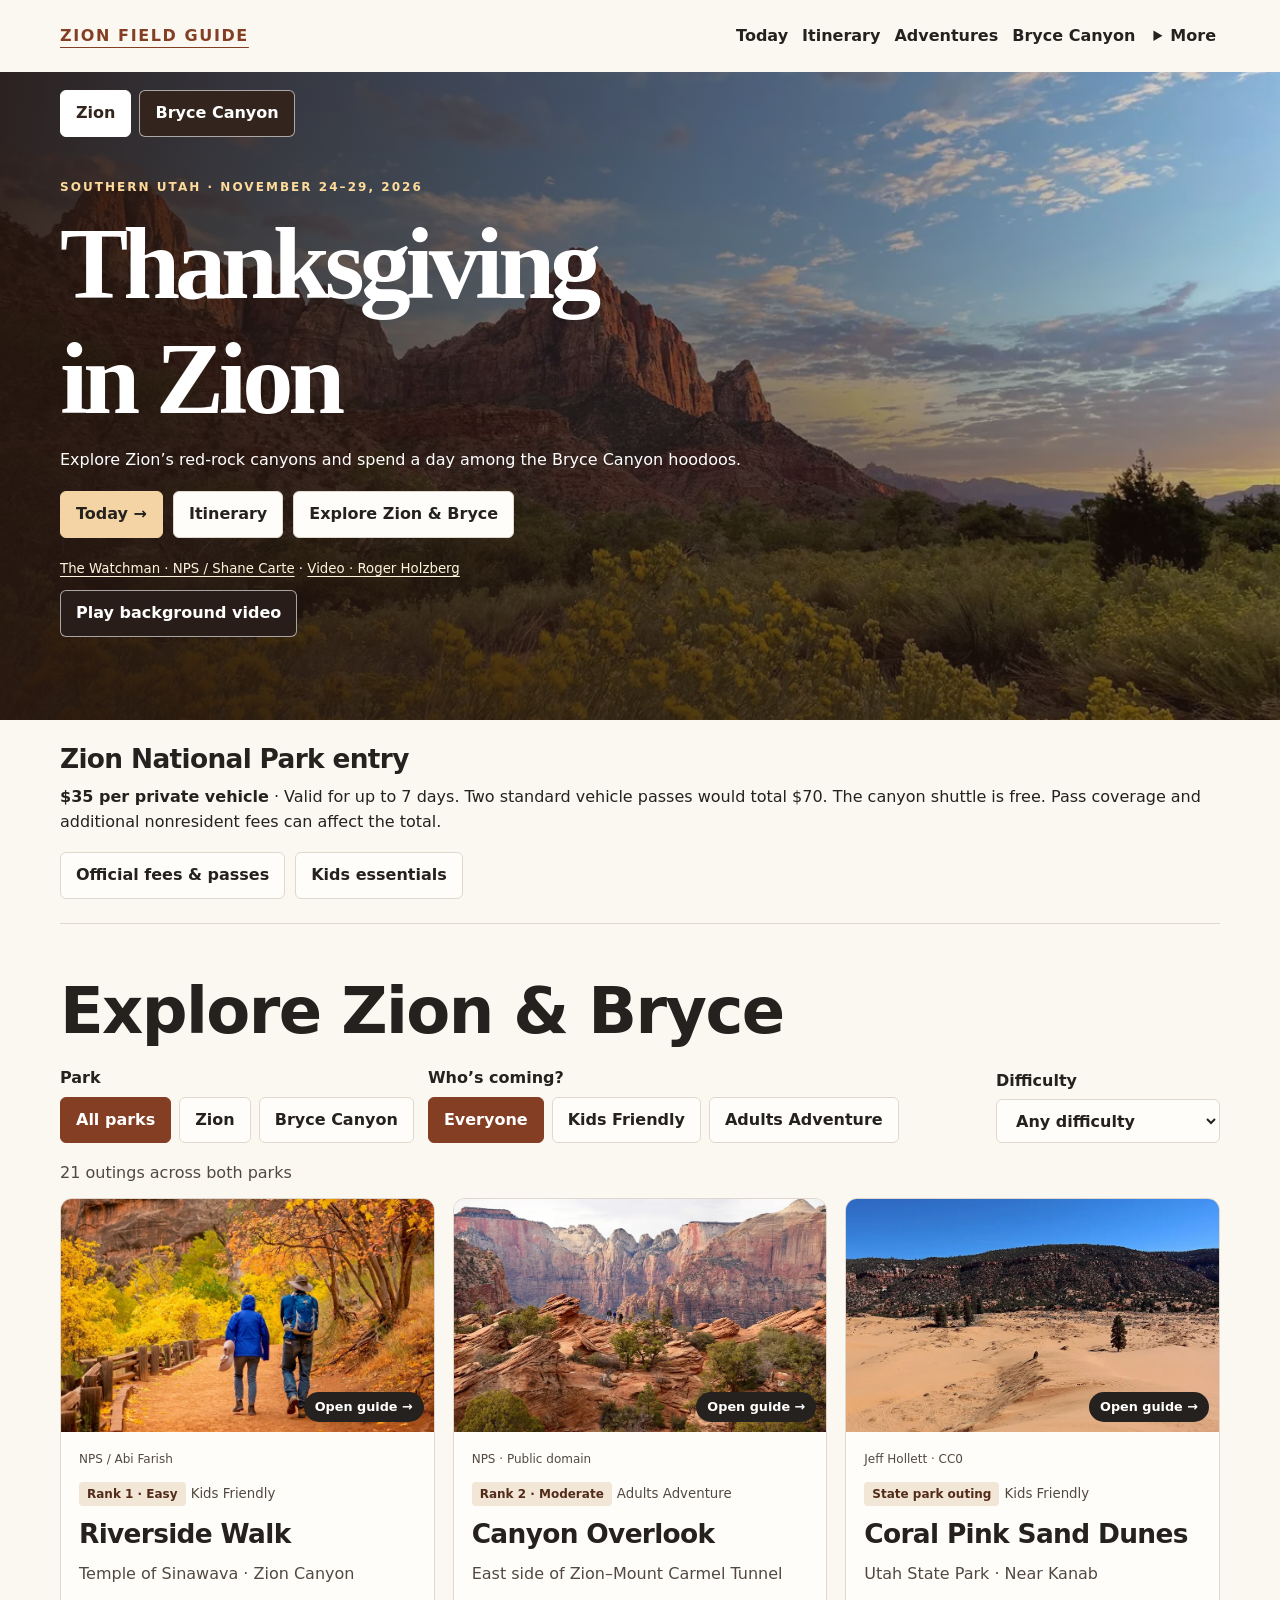
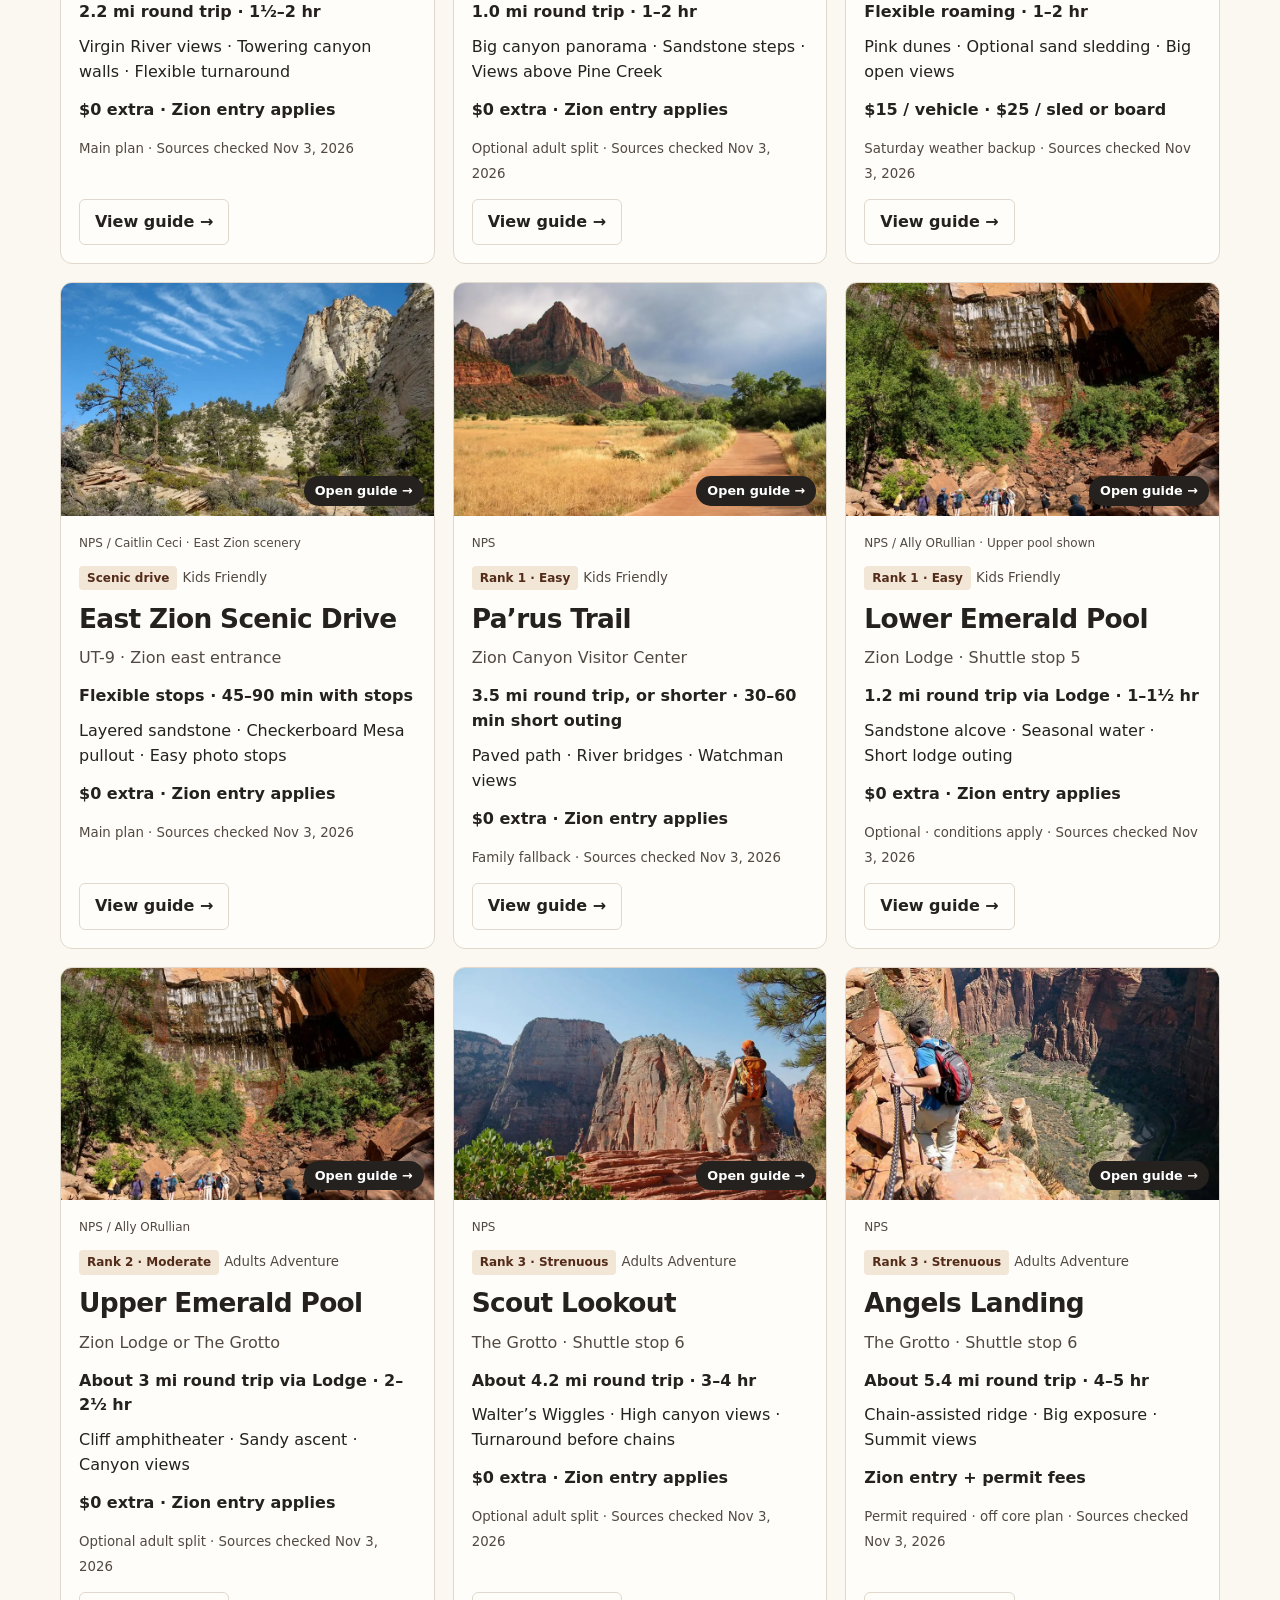
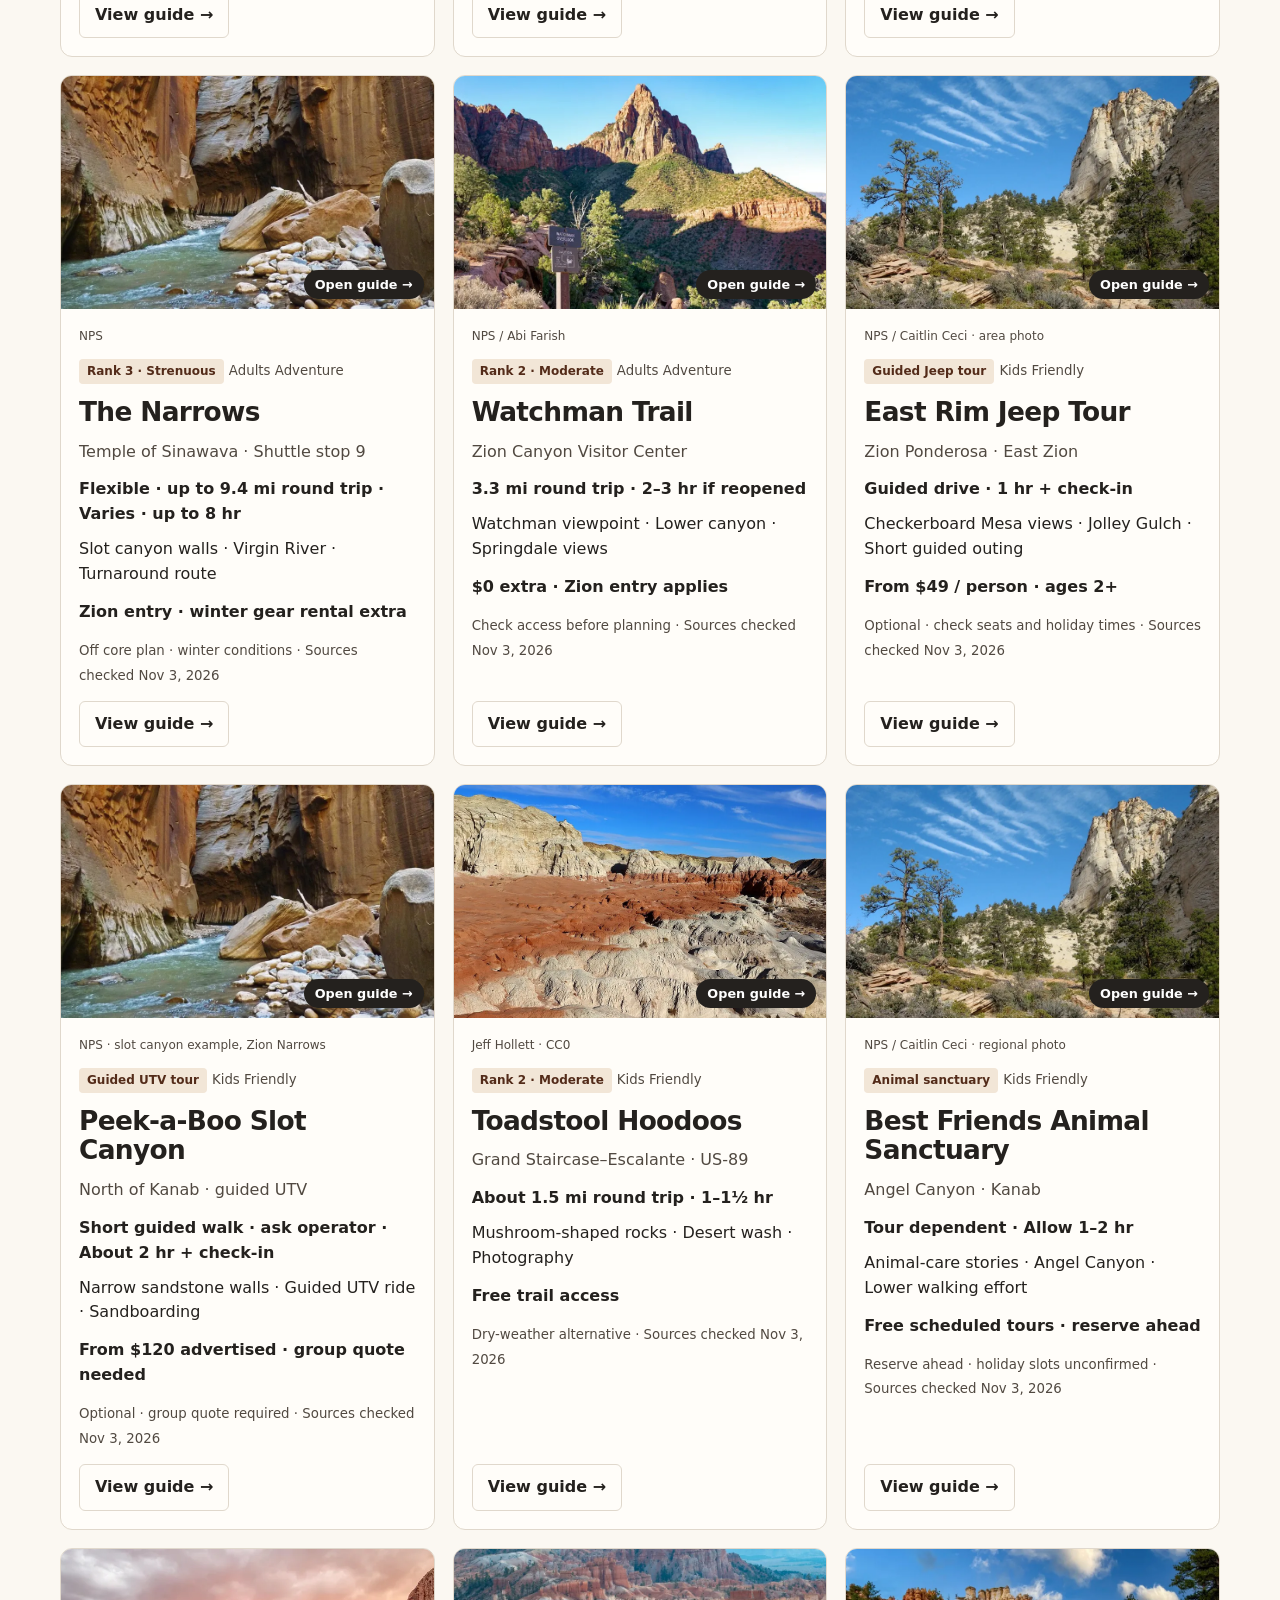
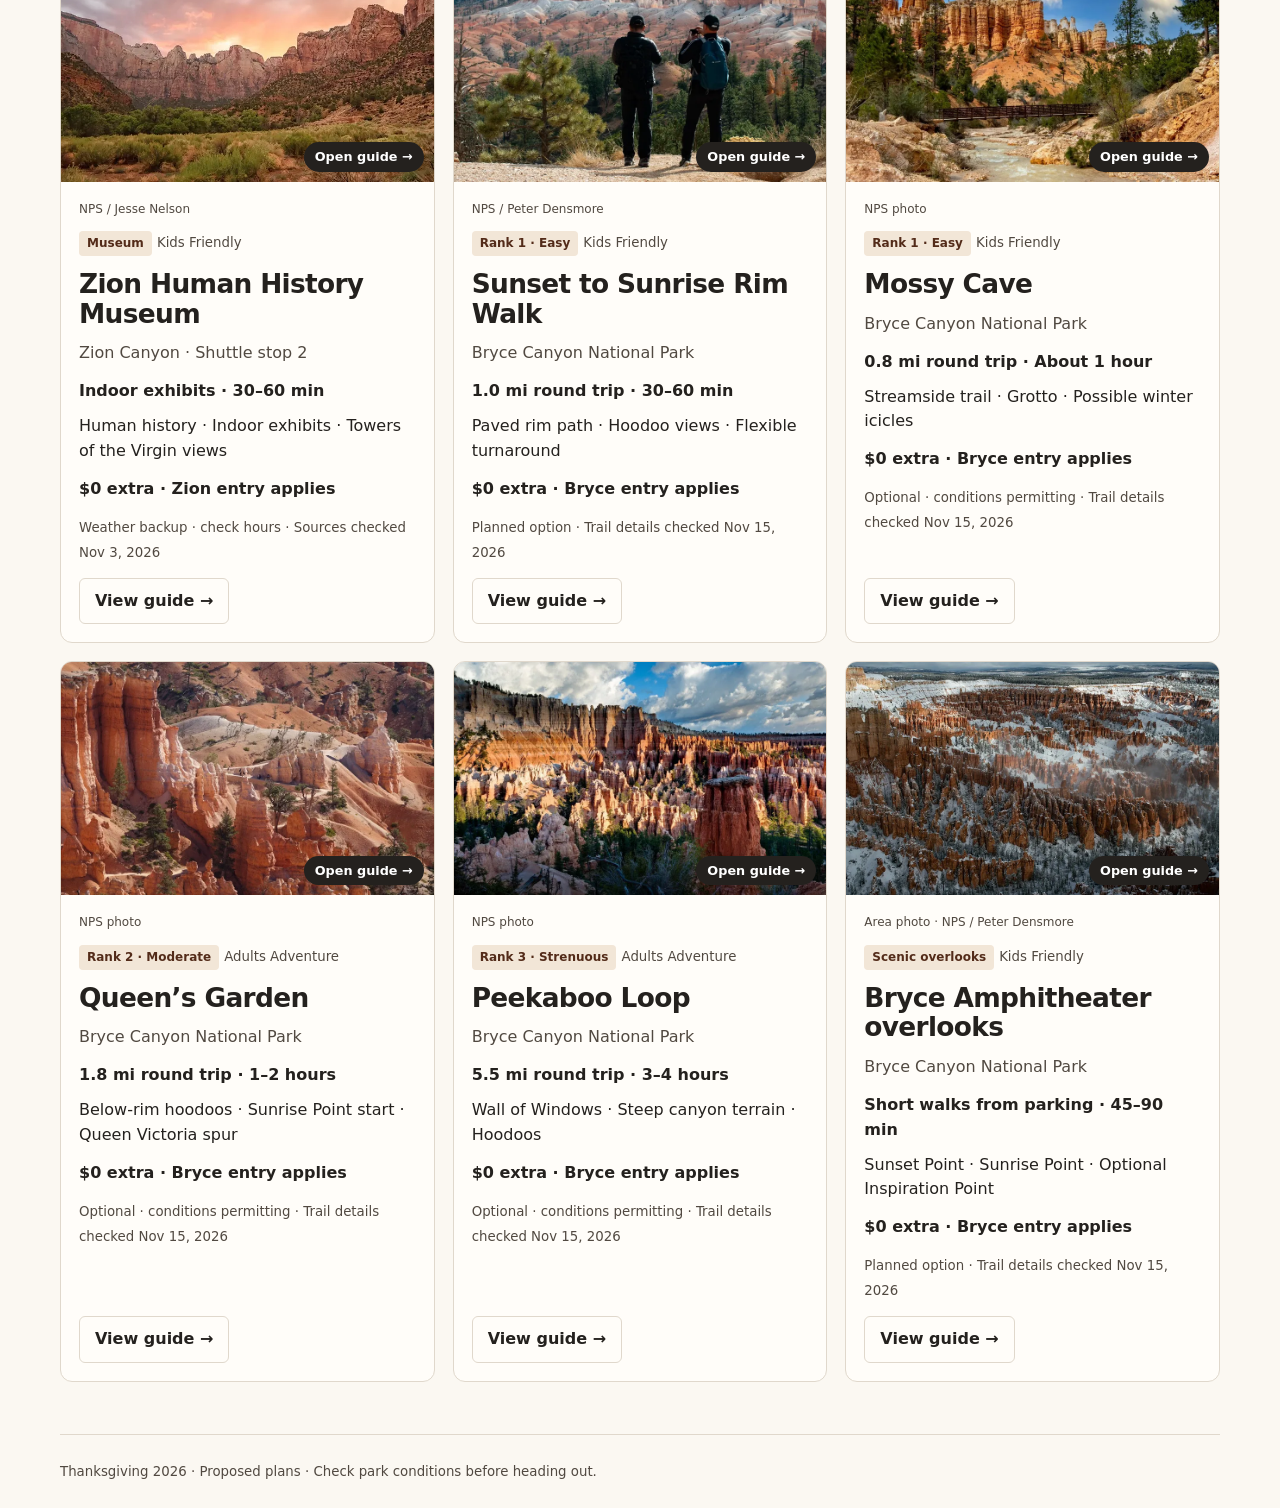
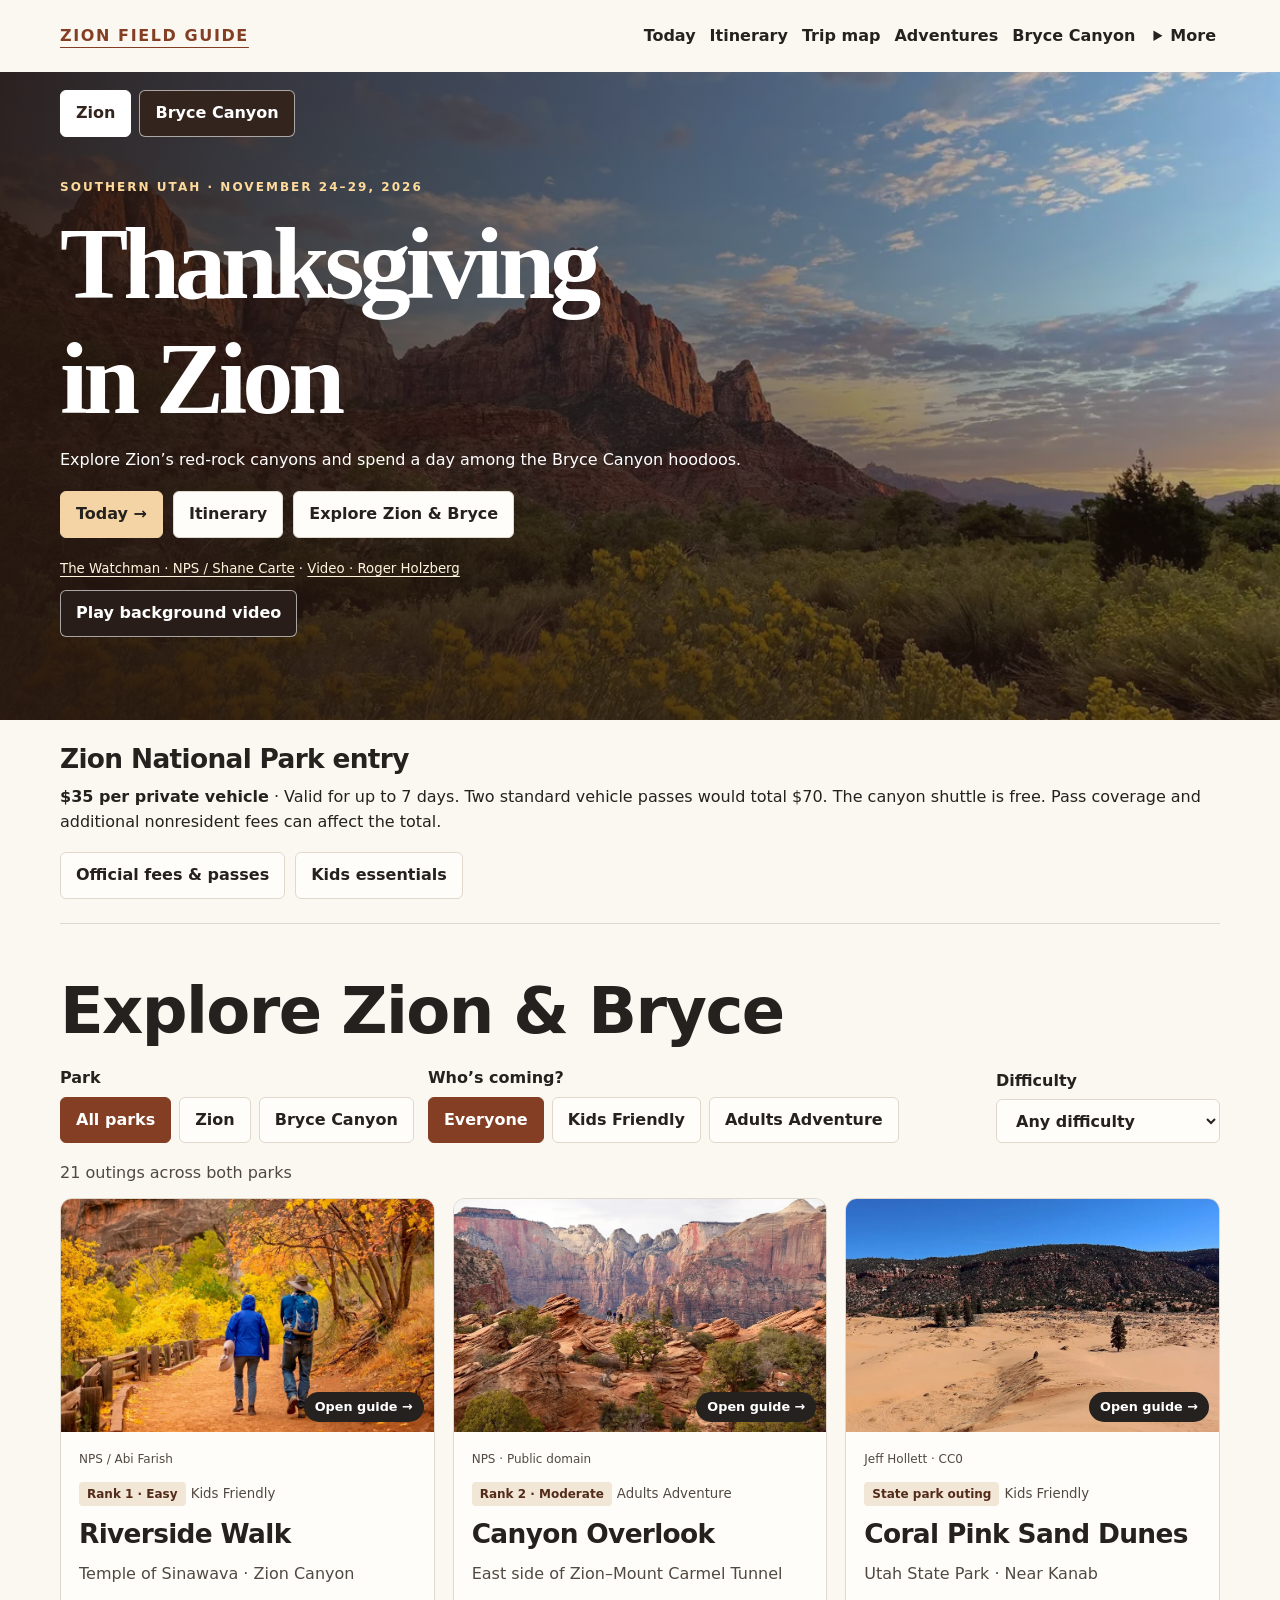
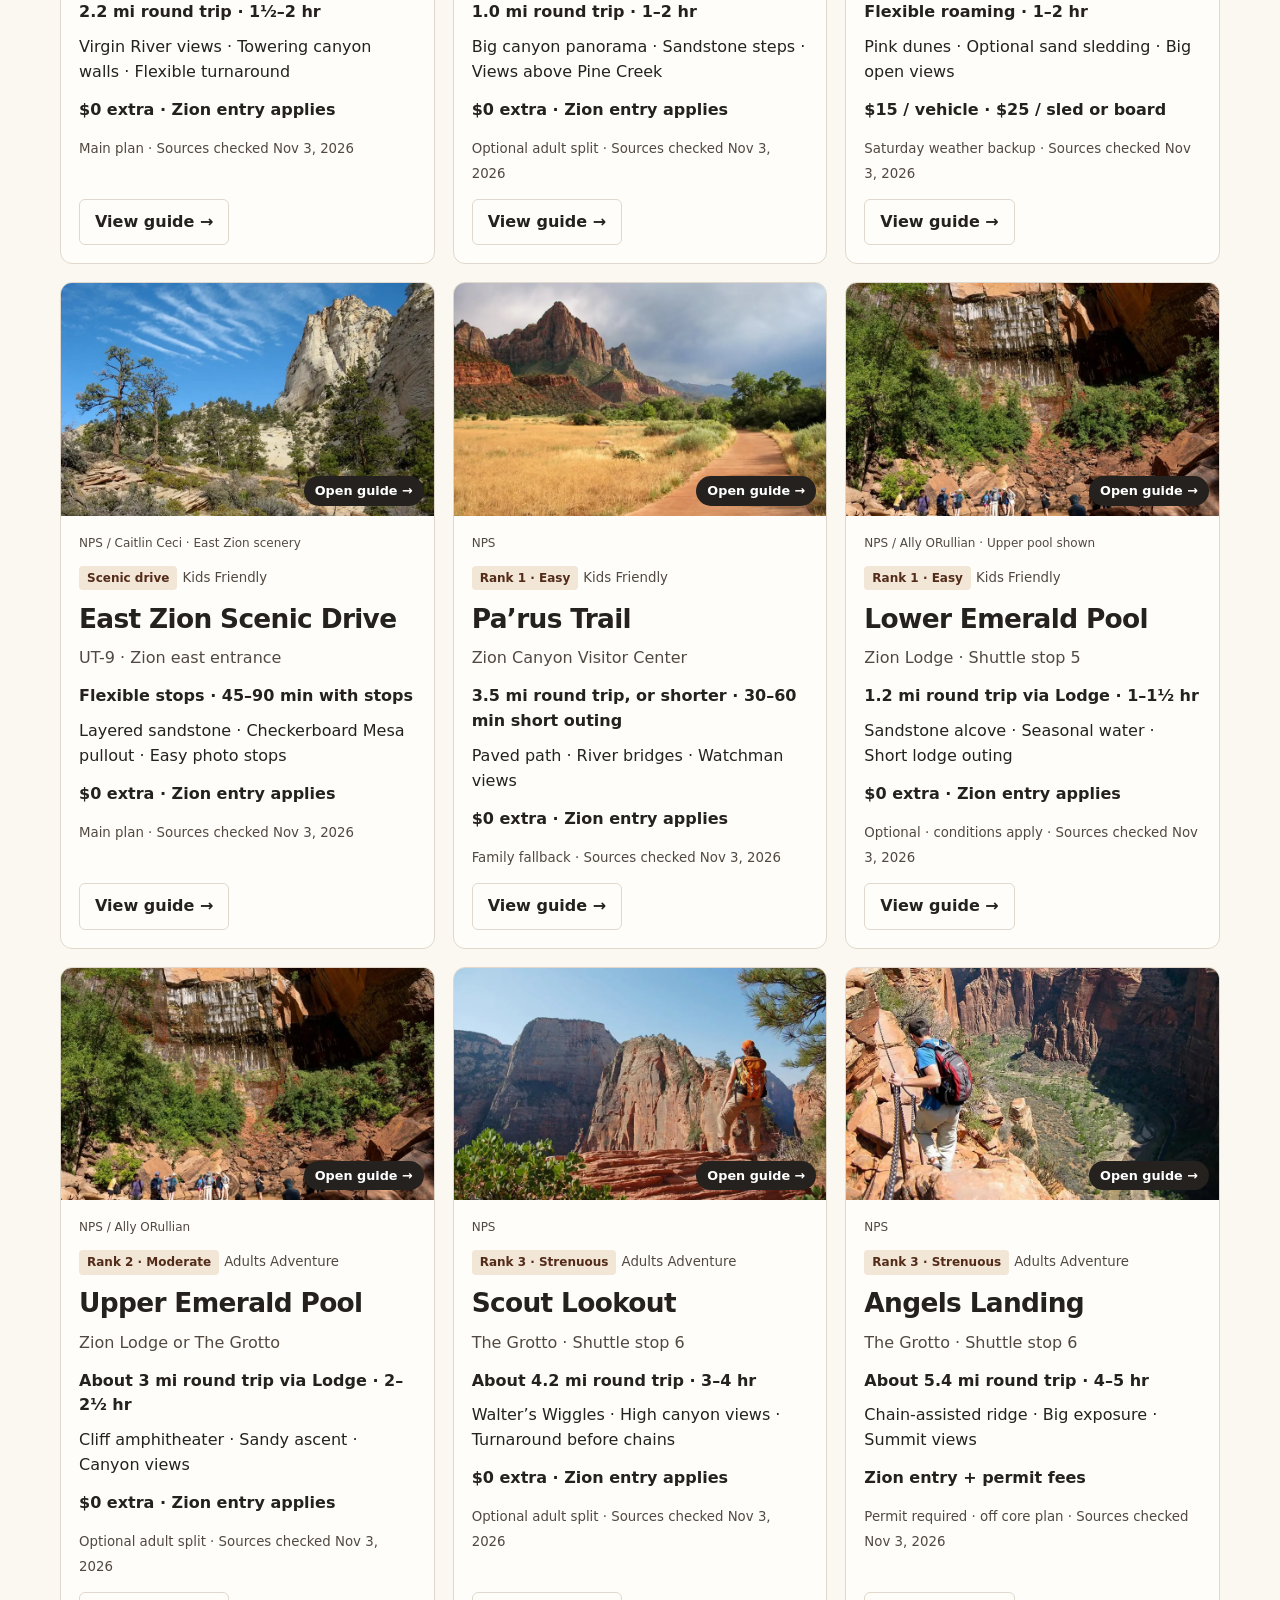
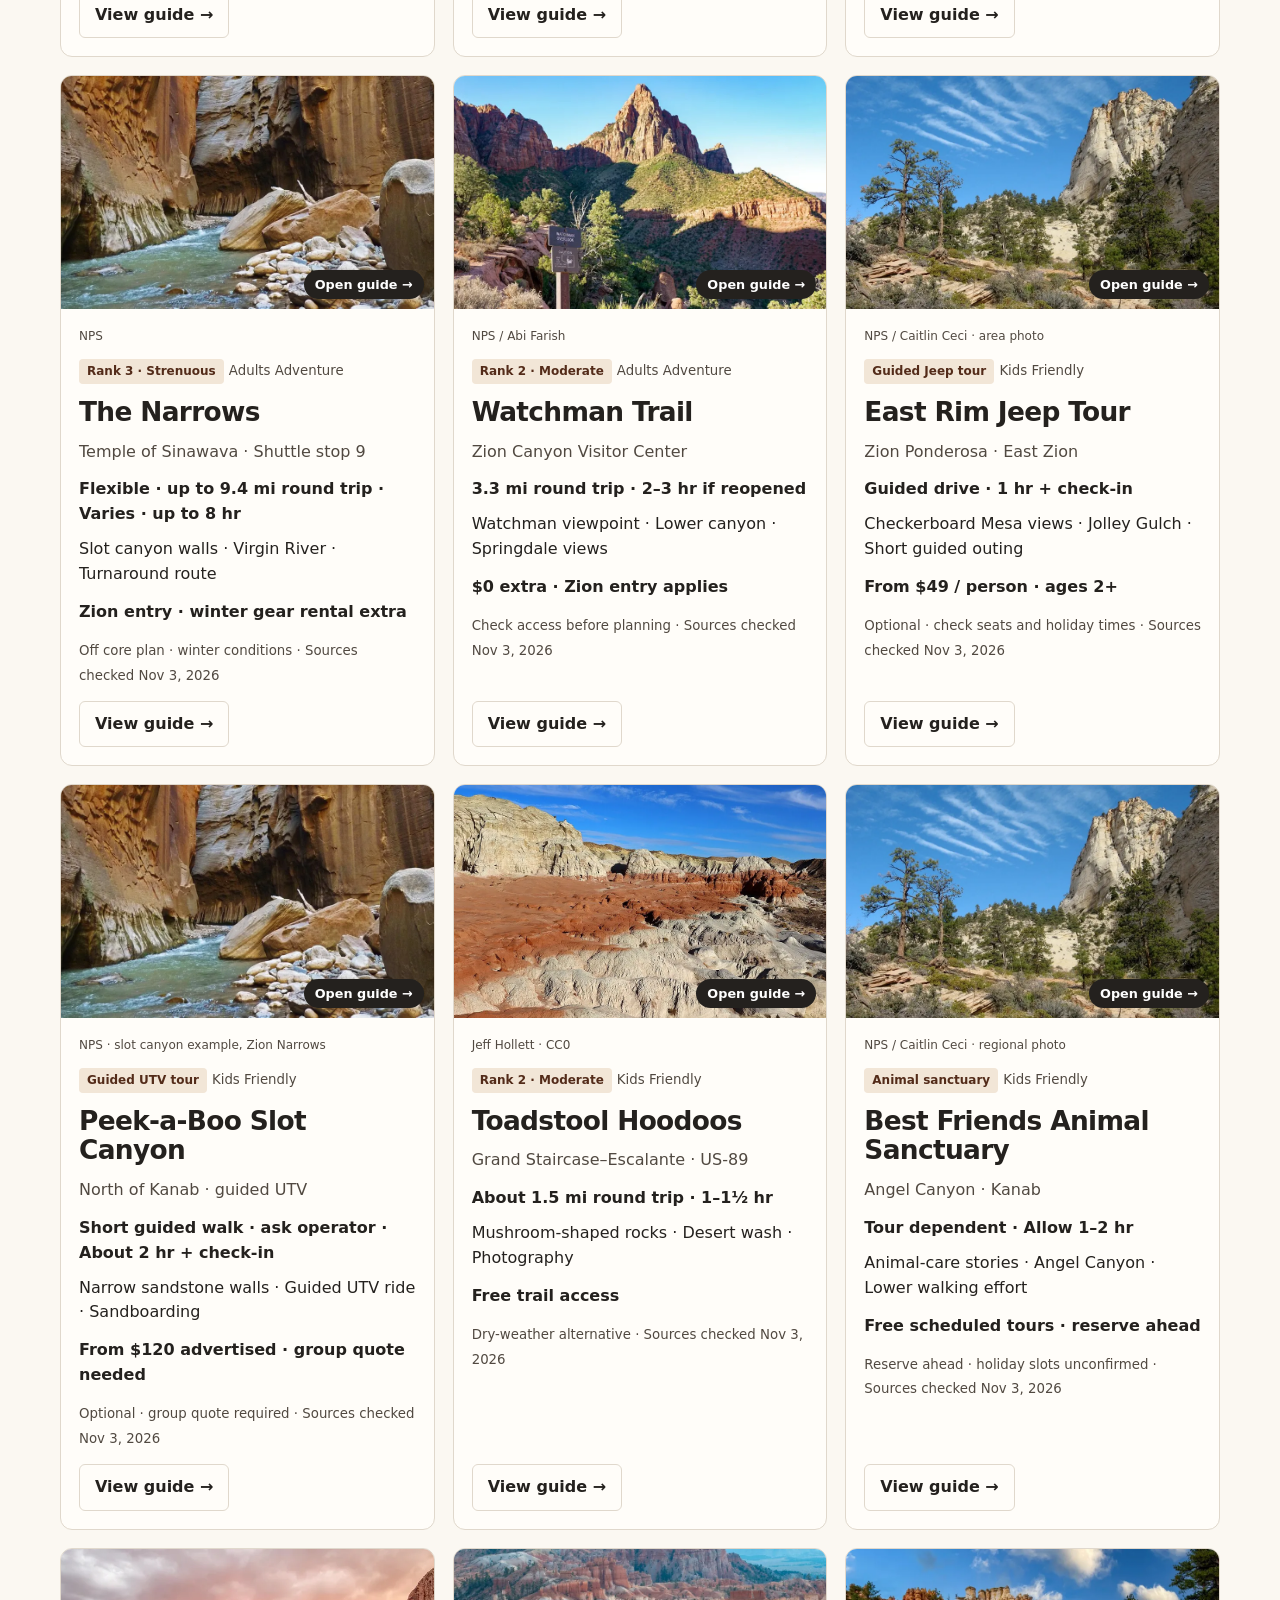
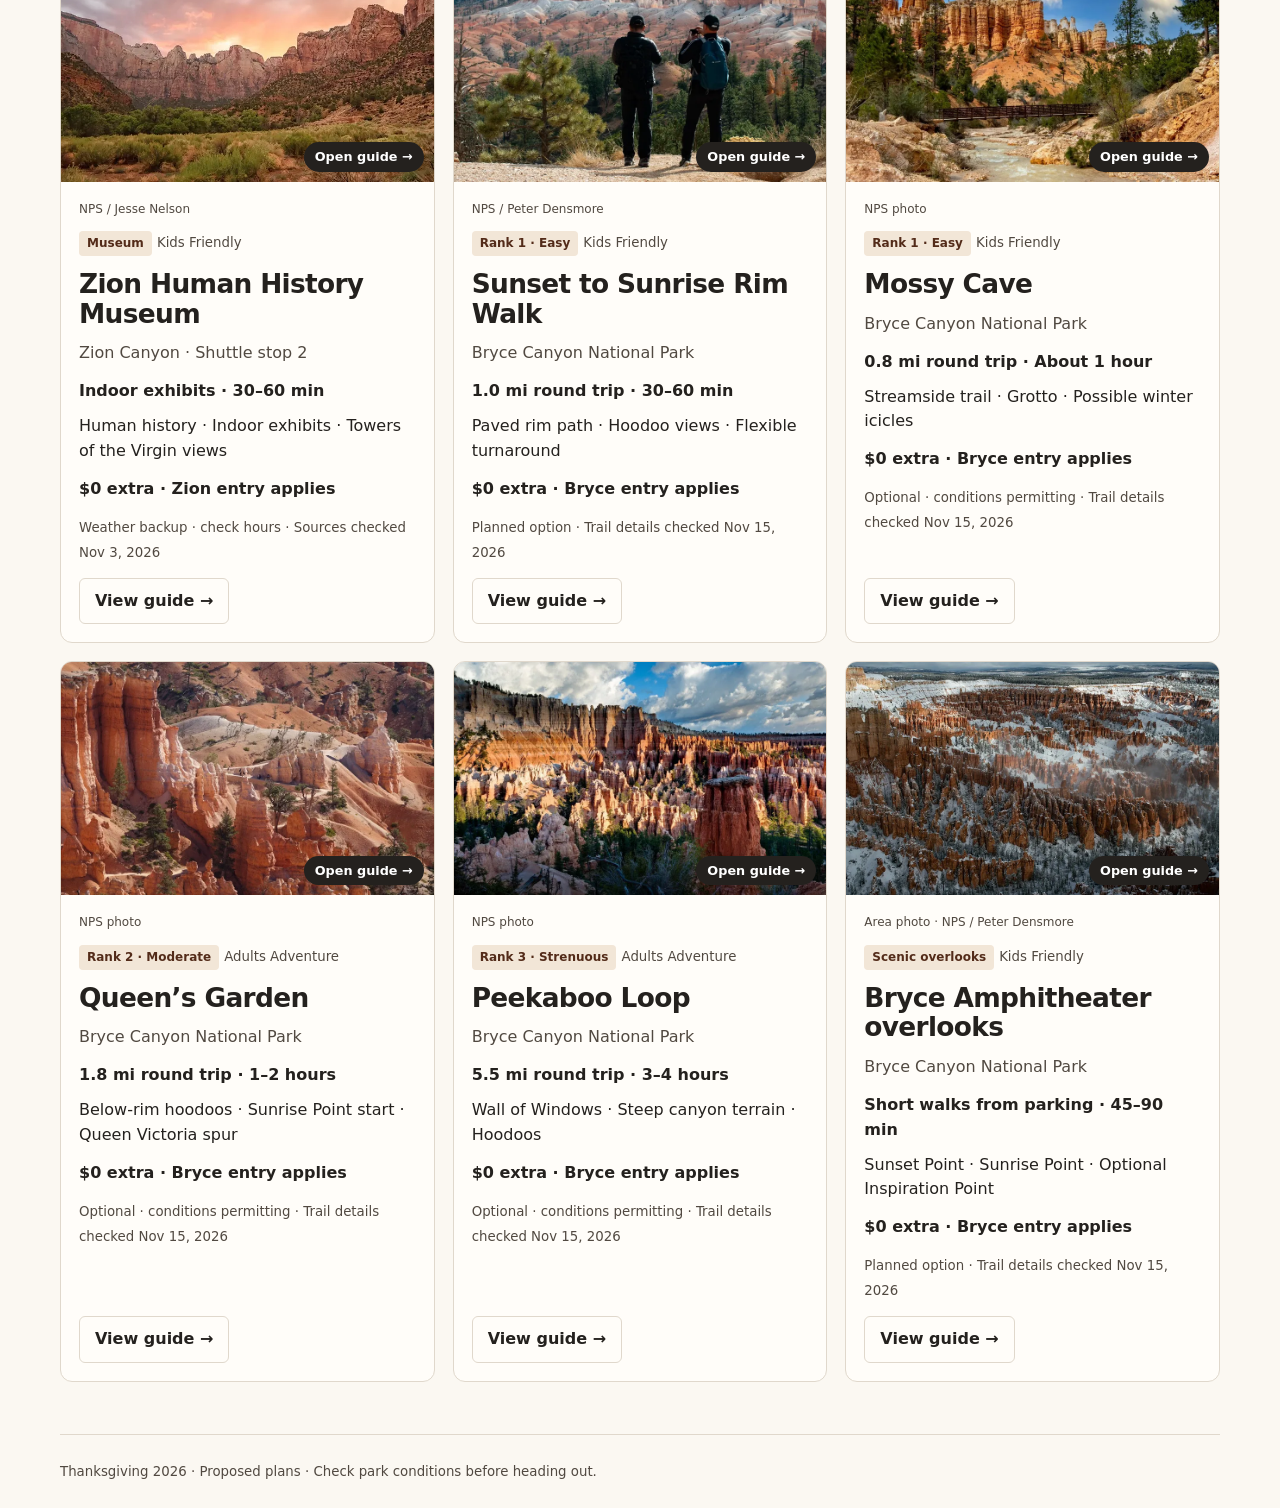
